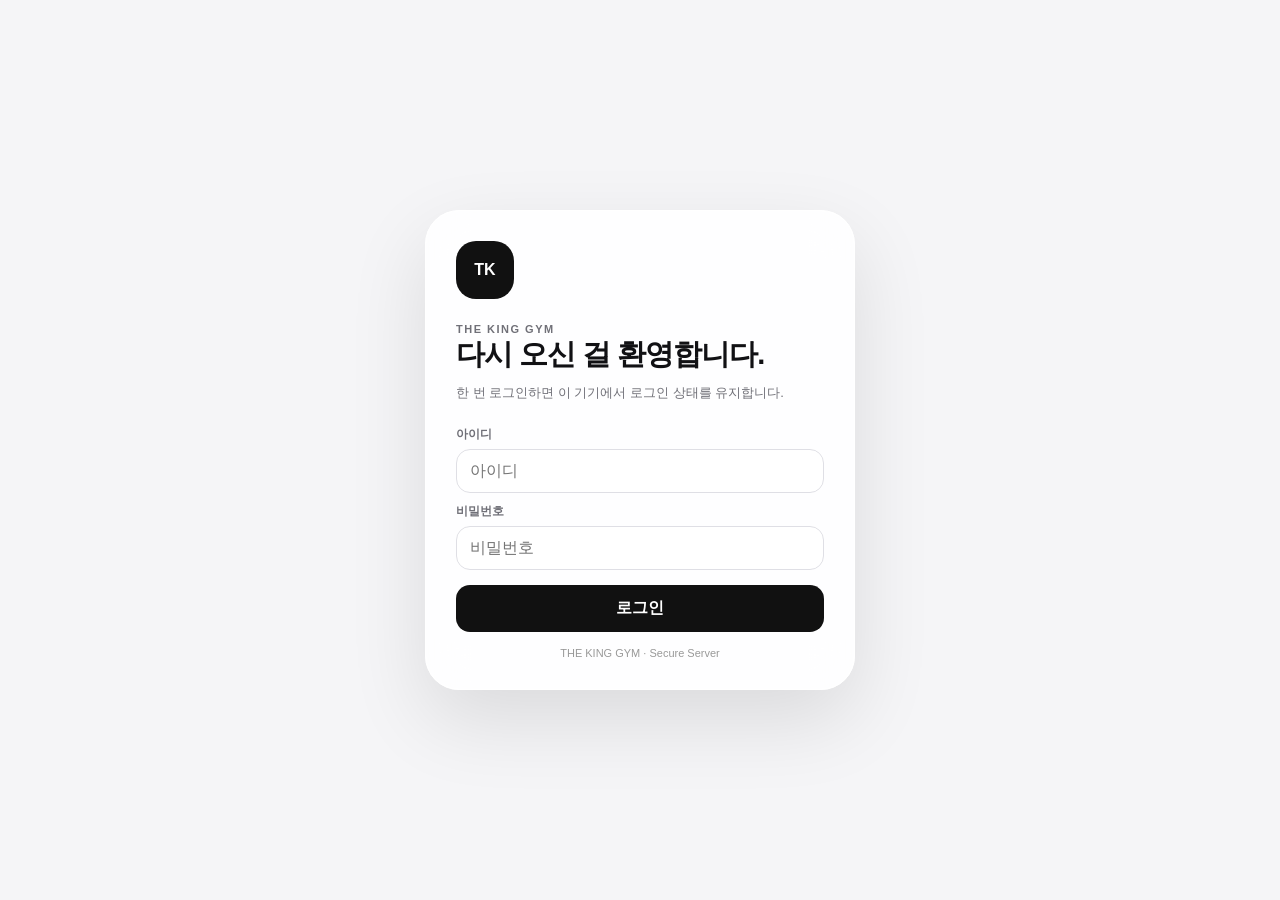
==== theking-gym/index.html @ 58940ad8 "Add THE KING GYM live frontend" ====
<!doctype html>
<html lang="ko">
<head>
<meta charset="utf-8"><meta name="viewport" content="width=device-width,initial-scale=1,viewport-fit=cover,user-scalable=no"><meta name="theme-color" content="#f5f5f7"><meta name="apple-mobile-web-app-capable" content="yes"><meta name="apple-mobile-web-app-status-bar-style" content="default"><meta name="apple-mobile-web-app-title" content="THE KING"><link rel="manifest" href="./manifest.webmanifest"><title>THE KING GYM</title>
<style>
:root{--bg:#f5f5f7;--card:rgba(255,255,255,.88);--ink:#111114;--muted:#707078;--line:#e7e7eb;--blue:#0a84ff;--green:#34c759;--orange:#ff9f0a;--red:#ff453a;--purple:#7c5cff;--shadow:0 14px 44px rgba(21,21,27,.08);--radius:26px}*{box-sizing:border-box}html,body{margin:0;background:var(--bg);color:var(--ink);font-family:-apple-system,BlinkMacSystemFont,"SF Pro Display","Pretendard","Segoe UI",sans-serif;-webkit-tap-highlight-color:transparent}button,input,textarea,select{font:inherit}button{cursor:pointer}body:before{content:"";position:fixed;inset:-20vh -20vw auto;height:55vh;background:radial-gradient(circle at 20% 30%,rgba(10,132,255,.12),transparent 36%),radial-gradient(circle at 80% 15%,rgba(124,92,255,.12),transparent 34%);pointer-events:none;z-index:-1}.hidden{display:none!important}.shell{min-height:100vh;max-width:1500px;margin:0 auto}.top{height:76px;display:flex;align-items:center;justify-content:space-between;padding:0 28px;position:sticky;top:0;background:rgba(245,245,247,.8);backdrop-filter:blur(18px);z-index:20;border-bottom:1px solid rgba(0,0,0,.04)}.brand{display:flex;align-items:center;gap:12px;font-weight:850;letter-spacing:-.7px}.mark{width:35px;height:35px;border-radius:12px;background:linear-gradient(145deg,#111,#35353b);color:#fff;display:grid;place-items:center;font-size:13px;box-shadow:0 8px 20px rgba(0,0,0,.18)}.rolepill{font-size:12px;padding:7px 10px;border-radius:999px;background:#fff;border:1px solid var(--line);color:var(--muted)}.top-actions{display:flex;align-items:center;gap:9px}.iconbtn{border:0;background:#fff;width:40px;height:40px;border-radius:14px;box-shadow:0 5px 18px rgba(0,0,0,.05);position:relative}.dot{position:absolute;width:9px;height:9px;border-radius:50%;background:var(--red);right:7px;top:6px;border:2px solid white}.layout{display:grid;grid-template-columns:230px minmax(0,1fr);gap:26px;padding:24px 28px 48px}.side{position:sticky;top:100px;height:calc(100vh - 120px);display:flex;flex-direction:column;gap:6px}.navbtn{border:0;background:transparent;text-align:left;padding:13px 14px;border-radius:15px;color:#55555d;font-weight:700}.navbtn.active{background:#fff;color:#111;box-shadow:0 7px 22px rgba(0,0,0,.055)}.navbtn small{display:block;color:#a0a0a8;font-weight:500;margin-top:2px}.side-foot{margin-top:auto;padding:16px;border-radius:20px;background:rgba(255,255,255,.62);border:1px solid rgba(255,255,255,.8)}.side-foot b{display:block;font-size:13px}.side-foot span{font-size:12px;color:var(--muted)}.main{min-width:0}.headline{display:flex;justify-content:space-between;align-items:end;margin:10px 0 24px}.headline h1{font-size:34px;line-height:1.05;margin:0;letter-spacing:-1.4px}.headline p{margin:7px 0 0;color:var(--muted);font-size:14px}.date{font-size:13px;color:var(--muted)}.grid{display:grid;gap:14px}.metrics{grid-template-columns:repeat(4,minmax(0,1fr));margin-bottom:16px}.card{background:var(--card);border:1px solid rgba(255,255,255,.75);border-radius:var(--radius);box-shadow:var(--shadow);backdrop-filter:blur(16px);padding:20px}.metric{min-height:122px}.metric label{font-size:12px;color:var(--muted);font-weight:700}.metric strong{display:block;font-size:29px;margin-top:13px;letter-spacing:-1px}.metric small{font-size:12px;color:var(--muted)}.accent{background:linear-gradient(145deg,#19191d,#2c2c33);color:#fff}.accent label,.accent small{color:#a9a9b0}.two{grid-template-columns:1.2fr .8fr}.section-title{display:flex;align-items:center;justify-content:space-between;margin-bottom:13px}.section-title h2{margin:0;font-size:18px;letter-spacing:-.5px}.section-title span{font-size:12px;color:var(--muted)}.list{display:flex;flex-direction:column;gap:9px}.row{display:flex;align-items:center;gap:12px;padding:12px;border-radius:18px;background:#f8f8fa;border:1px solid #efeff2}.avatar{width:42px;height:42px;border-radius:15px;background:linear-gradient(145deg,#e9e9ee,#fff);display:grid;place-items:center;font-weight:800;color:#444}.row-main{min-width:0;flex:1}.row-main b{font-size:14px}.row-main div{font-size:12px;color:var(--muted);margin-top:3px;white-space:nowrap;overflow:hidden;text-overflow:ellipsis}.badge{padding:6px 9px;border-radius:999px;font-size:11px;font-weight:800;background:#ececf0;color:#606069}.badge.green{background:#e9f9ed;color:#248a3d}.badge.orange{background:#fff2dd;color:#b66400}.badge.red{background:#ffe9e7;color:#cc2d25}.badge.blue{background:#e7f2ff;color:#0068d9}.btn{border:0;border-radius:14px;padding:10px 14px;font-weight:800;background:#111;color:#fff}.btn.secondary{background:#fff;color:#222;border:1px solid var(--line)}.btn.blue{background:var(--blue)}.btn.red{background:#fff0ef;color:#d93025}.btn.sm{padding:8px 10px;border-radius:11px;font-size:12px}.field{display:flex;flex-direction:column;gap:6px}.field label{font-size:12px;color:var(--muted);font-weight:700}.field input,.field select,.field textarea{border:1px solid #dfdfe5;background:#fff;border-radius:14px;padding:12px 13px;outline:none;color:#111}.field input:focus,.field select:focus,.field textarea:focus{border-color:#a8cbff;box-shadow:0 0 0 4px rgba(10,132,255,.09)}.formgrid{display:grid;grid-template-columns:repeat(2,minmax(0,1fr));gap:10px}.span2{grid-column:1/-1}.progress{height:8px;background:#ececf0;border-radius:99px;overflow:hidden;margin-top:9px}.progress i{display:block;height:100%;border-radius:99px;background:linear-gradient(90deg,var(--blue),var(--purple))}.schedule-day{font-size:12px;font-weight:800;color:var(--muted);margin:16px 4px 7px}.schedule{display:grid;grid-template-columns:72px 1fr auto;align-items:center;gap:10px;padding:13px 12px;border-radius:18px;background:#fff;border:1px solid var(--line);margin-bottom:8px}.time{font-weight:850}.schedule .who b{font-size:14px}.schedule .who div{font-size:12px;color:var(--muted);margin-top:2px}.actions{display:flex;gap:6px;flex-wrap:wrap;justify-content:flex-end}.notice{padding:13px;border-radius:16px;background:#f7f7f9;border:1px solid var(--line);margin-bottom:8px}.notice.unread{background:#eef6ff;border-color:#d9eaff}.notice b{font-size:13px}.notice p{font-size:12px;color:var(--muted);margin:4px 0 0}.tablewrap{overflow:auto;border-radius:18px;border:1px solid var(--line)}table{width:100%;border-collapse:collapse;background:#fff;font-size:13px}th,td{padding:12px;border-bottom:1px solid #efeff2;text-align:left;white-space:nowrap}th{font-size:11px;color:var(--muted);background:#fafafd;position:sticky;top:0}.empty{padding:36px 10px;text-align:center;color:var(--muted);font-size:13px}.empty b{display:block;color:#333;margin-bottom:5px}.bottom{display:none}.modal{position:fixed;inset:0;background:rgba(0,0,0,.24);backdrop-filter:blur(8px);z-index:80;display:grid;place-items:end center;padding:18px}.sheet{width:min(600px,100%);max-height:86vh;overflow:auto;background:#f8f8fa;border-radius:30px;padding:20px;box-shadow:0 25px 70px rgba(0,0,0,.25)}.sheet h3{margin:0 0 16px;font-size:22px}.sheethead{display:flex;justify-content:space-between;align-items:center}.close{border:0;background:#e9e9ed;width:34px;height:34px;border-radius:50%}.login{min-height:100vh;display:grid;place-items:center;padding:24px}.loginbox{width:min(430px,100%);padding:30px;background:rgba(255,255,255,.9);border:1px solid white;border-radius:34px;box-shadow:0 30px 80px rgba(0,0,0,.11);backdrop-filter:blur(22px)}.loginbox .logo{width:58px;height:58px;border-radius:20px;background:#111;color:#fff;display:grid;place-items:center;font-weight:900;margin-bottom:24px}.loginbox h1{font-size:29px;margin:0;letter-spacing:-1px}.loginbox p{color:var(--muted);font-size:13px;line-height:1.6;margin:8px 0 22px}.loginbox .field{margin-bottom:10px}.loginbox .btn{width:100%;padding:13px;margin-top:5px}.hint{margin-top:15px;font-size:11px;color:#999;text-align:center}.toast{position:fixed;left:50%;bottom:92px;transform:translate(-50%,20px);padding:11px 15px;background:rgba(20,20,24,.92);color:#fff;border-radius:14px;font-size:12px;z-index:200;opacity:0;pointer-events:none;transition:.25s}.toast.show{opacity:1;transform:translate(-50%,0)}.kicker{font-size:11px;text-transform:uppercase;letter-spacing:1.5px;color:var(--muted);font-weight:900}.big{font-size:40px;font-weight:900;letter-spacing:-2px;margin:4px 0}.soft{color:var(--muted);font-size:12px}.split{display:flex;align-items:center;justify-content:space-between;gap:10px}.ring{width:96px;height:96px;border-radius:50%;display:grid;place-items:center;background:conic-gradient(var(--blue) var(--p,65%),#e8e8ed 0);position:relative}.ring:after{content:"";position:absolute;inset:10px;border-radius:50%;background:#fff}.ring span{z-index:1;font-weight:900}
@media(max-width:900px){.top{height:65px;padding:0 18px}.layout{display:block;padding:16px 14px 96px}.side{display:none}.headline{margin:8px 2px 18px}.headline h1{font-size:28px}.metrics{grid-template-columns:repeat(2,minmax(0,1fr))}.two{grid-template-columns:1fr}.card{border-radius:23px;padding:16px}.metric{min-height:110px}.metric strong{font-size:26px}.bottom{display:flex;position:fixed;left:10px;right:10px;bottom:calc(9px + env(safe-area-inset-bottom));z-index:40;background:rgba(250,250,252,.9);backdrop-filter:blur(22px);border:1px solid rgba(255,255,255,.85);box-shadow:0 15px 45px rgba(0,0,0,.15);border-radius:24px;padding:7px;justify-content:space-around}.bottom button{border:0;background:transparent;color:#85858d;font-size:10px;font-weight:700;min-width:58px;padding:7px 4px;border-radius:16px}.bottom button i{display:block;font-style:normal;font-size:19px;margin-bottom:3px}.bottom button.active{background:#fff;color:#111;box-shadow:0 4px 15px rgba(0,0,0,.07)}.formgrid{grid-template-columns:1fr}.span2{grid-column:auto}.schedule{grid-template-columns:58px 1fr}.schedule .actions{grid-column:1/-1;justify-content:flex-start;padding-left:68px}.top .rolepill{display:none}.top-actions .usertext{display:none}.sheet{border-radius:28px 28px 20px 20px}.tablewrap{margin-left:-2px;margin-right:-2px}}
</style></head>
<body>
<div id="login" class="login"><div class="loginbox"><div class="logo">TK</div><div class="kicker">THE KING GYM</div><h1 id="loginTitle">다시 오신 걸 환영합니다.</h1><p id="loginDesc">한 번 로그인하면 이 기기에서 로그인 상태를 유지합니다.</p><div class="field"><label>아이디</label><input id="loginId" autocomplete="username" placeholder="아이디"></div><div class="field"><label>비밀번호</label><input id="loginPw" type="password" autocomplete="current-password" placeholder="비밀번호"></div><div class="field setupOnly hidden"><label>관리자 이름</label><input id="setupName" placeholder="예: 더킹짐 관리자"></div><button class="btn" id="loginBtn" onclick="doLogin()">로그인</button><div class="hint">THE KING GYM · Secure Server</div></div></div>
<div id="app" class="shell hidden"><header class="top"><div class="brand"><div class="mark">TK</div><span>THE KING GYM</span><span class="rolepill" id="rolePill"></span></div><div class="top-actions"><span class="usertext" id="userText" style="font-size:12px;color:#777"></span><button class="iconbtn" onclick="openNotifications()">♢<span id="notifyDot" class="dot hidden"></span></button><button class="iconbtn" onclick="openProfile()">•••</button></div></header><div class="layout"><aside class="side" id="sideNav"></aside><main class="main" id="main"></main></div><nav class="bottom" id="bottomNav"></nav></div>
<div class="toast" id="toast"></div><div class="modal hidden" id="modal" onclick="if(event.target===this)closeModal()"><div class="sheet"><div class="sheethead"><h3 id="modalTitle"></h3><button class="close" onclick="closeModal()">×</button></div><div id="modalBody"></div></div></div>
<script>
const API='https://wjzadmeshuxgsidjlgui.supabase.co/functions/v1/theking-gym';let TOKEN=localStorage.getItem('tk_session')||'',DATA=null,ACTIVE='home',SETUP=false;const $=id=>document.getElementById(id);const won=n=>Number(n||0).toLocaleString('ko-KR')+'원';const day=s=>new Date(s).toLocaleDateString('ko-KR',{month:'long',day:'numeric',weekday:'short'});const hm=s=>new Date(s).toLocaleTimeString('ko-KR',{hour:'2-digit',minute:'2-digit'});function esc(s){return String(s??'').replace(/[&<>"']/g,m=>({'&':'&amp;','<':'&lt;','>':'&gt;','"':'&quot;',"'":'&#39;'}[m]))}async function api(action,payload={}){const r=await fetch(API,{method:'POST',headers:{'content-type':'application/json','x-session':TOKEN},body:JSON.stringify({action,...payload})});const j=await r.json().catch(()=>({error:'서버 응답 오류'}));if(!r.ok){if(j.code==='UNAUTH')logoutLocal();throw new Error(j.error||'오류가 발생했습니다.')}return j}function toast(s){const t=$('toast');t.textContent=s;t.classList.add('show');setTimeout(()=>t.classList.remove('show'),2300)}function openModal(title,html){$('modalTitle').textContent=title;$('modalBody').innerHTML=html;$('modal').classList.remove('hidden')}function closeModal(){$('modal').classList.add('hidden')}
async function boot(){try{const st=await api('setup_status');SETUP=st.needs_setup;if(SETUP){$('loginTitle').textContent='더킹짐을 시작해볼까요?';$('loginDesc').textContent='최초 관리자 계정을 한 번만 생성하면 됩니다.';document.querySelector('.setupOnly').classList.remove('hidden');$('loginBtn').textContent='관리자 계정 만들기'}if(TOKEN&&!SETUP){await load();showApp()}else $('login').classList.remove('hidden')}catch(e){toast(e.message)}}async function doLogin(){try{const username=$('loginId').value.trim(),password=$('loginPw').value;if(SETUP){await api('setup_admin',{username,password,display_name:$('setupName').value.trim()||'더킹짐 관리자'});SETUP=false;document.querySelector('.setupOnly').classList.add('hidden');$('loginTitle').textContent='관리자 계정이 생성됐어요.';$('loginDesc').textContent='지금 만든 계정으로 로그인해주세요.';$('loginBtn').textContent='로그인';toast('관리자 설정 완료');return}const r=await api('login',{username,password});TOKEN=r.token;localStorage.setItem('tk_session',TOKEN);await load();showApp()}catch(e){toast(e.message)}}async function load(){DATA=await api('snapshot');renderNav();render()}function showApp(){$('login').classList.add('hidden');$('app').classList.remove('hidden');$('rolePill').textContent=roleName(DATA.user.role);$('userText').textContent=DATA.user.display_name;updateNotify()}function roleName(r){return r==='admin'?'관리자':r==='trainer'?'트레이너':'회원'}
function tabs(){if(DATA.user.role==='admin')return[['home','⌂','운영'],['schedule','◷','스케줄'],['people','◎','회원'],['salary','₩','급여'],['approval','✓','승인']];if(DATA.user.role==='trainer')return[['home','⌂','오늘'],['schedule','◷','스케줄'],['people','◎','회원'],['notes','▤','일지'],['salary','₩','MY']];return[['home','⌂','홈'],['schedule','◷','스케줄'],['notes','▤','수업'],['qna','?','Q&A'],['my','◎','MY']]}function renderNav(){const ts=tabs();$('sideNav').innerHTML=ts.map(t=>'<button class="navbtn '+(ACTIVE===t[0]?'active':'')+'" onclick="go(\\''+t[0]+'\\')">'+t[1]+' &nbsp;'+t[2]+'<small>'+navSub(t[0])+'</small></button>').join('')+'<div class="side-foot"><b>'+esc(DATA.user.display_name)+'</b><span>'+roleName(DATA.user.role)+' · 서버 동기화</span></div>';$('bottomNav').innerHTML=ts.map(t=>'<button class="'+(ACTIVE===t[0]?'active':'')+'" onclick="go(\\''+t[0]+'\\')"><i>'+t[1]+'</i>'+t[2]+'</button>').join('')}function navSub(k){return({home:'오늘 필요한 것만',schedule:'예약·완료·취소',people:'담당회원 관리',salary:'수업수·예상급여',approval:'수정요청 관리',notes:'수업내용 공유',qna:'수업별 질문',my:'내 이용현황'})[k]||''}function go(k){ACTIVE=k;renderNav();render();scrollTo({top:0,behavior:'smooth'})}
function headline(title,sub){return'<div class="headline"><div><h1>'+title+'</h1><p>'+sub+'</p></div><div class="date">'+new Date().toLocaleDateString('ko-KR',{year:'numeric',month:'long',day:'numeric',weekday:'short'})+'</div></div>'}function updateNotify(){const n=(DATA.notifications||[]).filter(x=>!x.read_at).length;$('notifyDot').classList.toggle('hidden',!n)}function remaining(m){return Number(m.total_sessions)-Number(m.used_sessions)-Number(m.locked_sessions)}function memberName(id){return DATA.members.find(x=>x.id===id)?.name||'회원'}function trainerName(id){return DATA.trainers.find(x=>x.id===id)?.name||'트레이너'}function statusBadge(s){const map={scheduled:['예정','blue'],completed:['완료','green'],cancelled:['취소',''],cancelled_late:['당일취소','orange'],no_show:['노쇼','red']};const a=map[s]||[s,''];return'<span class="badge '+a[1]+'">'+a[0]+'</span>'}function render(){if(!DATA)return;if(ACTIVE==='home')return renderHome();if(ACTIVE==='schedule')return renderSchedule();if(ACTIVE==='people')return renderPeople();if(ACTIVE==='salary')return renderSalary();if(ACTIVE==='approval')return renderApproval();if(ACTIVE==='notes')return renderNotes();if(ACTIVE==='qna')return renderQna();if(ACTIVE==='my')return renderMemberMy()}function todaySchedules(){const now=new Date();return DATA.schedules.filter(s=>new Date(s.start_at).toDateString()===now.toDateString())}function upcoming(){return DATA.schedules.filter(s=>s.status==='scheduled'&&new Date(s.start_at)>new Date()).slice(0,8)}
function renderHome(){const r=DATA.user.role;if(r==='admin'){const today=todaySchedules(),low=DATA.members.filter(m=>remaining(m)<=3).length,pending=DATA.change_requests.filter(x=>x.status==='pending').length,unread=DATA.notifications.filter(x=>!x.read_at).length;$('main').innerHTML=headline('센터가 한눈에 보여요.','스케줄·회원·승인·급여를 같은 데이터로 관리합니다.')+'<div class="grid metrics"><div class="card metric accent"><label>오늘 PT</label><strong>'+today.length+'건</strong><small>전체 트레이너</small></div><div class="card metric"><label>잔여 3회 이하</label><strong>'+low+'명</strong><small>재등록 확인 필요</small></div><div class="card metric"><label>수정 승인 대기</label><strong>'+pending+'건</strong><small>트레이너 요청</small></div><div class="card metric"><label>읽지 않은 알림</label><strong>'+unread+'개</strong><small>운영 알림</small></div></div><div class="grid two"><div class="card"><div class="section-title"><h2>오늘 스케줄</h2><span onclick="go(\\'schedule\\')" style="cursor:pointer">전체보기 ›</span></div>'+scheduleList(today)+'</div><div class="card"><div class="section-title"><h2>트레이너 현황</h2><span>이번 달</span></div>'+salaryMini()+'</div></div>'}else if(r==='trainer'){const sal=DATA.salary[0]||{},today=todaySchedules(),low=DATA.members.filter(m=>remaining(m)<=3).length;$('main').innerHTML=headline(DATA.user.display_name+'님, 오늘도 깔끔하게.','수업 처리와 회원 기록에만 집중하세요.')+'<div class="grid metrics"><div class="card metric accent"><label>오늘 수업</label><strong>'+today.length+'건</strong><small>예정 포함</small></div><div class="card metric"><label>이번달 인정수업</label><strong>'+(sal.paid_sessions||0)+'회</strong><small>급여 계산 기준</small></div><div class="card metric"><label>담당회원</label><strong>'+DATA.members.length+'명</strong><small>잔여 3회 이하 '+low+'명</small></div><div class="card metric"><label>예상급여</label><strong style="font-size:23px">'+won(sal.estimated_salary||0)+'</strong><small>현재 설정 기준</small></div></div><div class="grid two"><div class="card"><div class="section-title"><h2>오늘 PT</h2><span>완료하면 회차가 확정됩니다</span></div>'+scheduleList(today,true)+'</div><div class="card"><div class="section-title"><h2>재등록 체크</h2><span>잔여 3회 이하</span></div>'+memberMini(DATA.members.filter(m=>remaining(m)<=3))+'</div></div>'}else{const m=DATA.members[0];const next=upcoming()[0];const rem=m?remaining(m):0;const p=m&&m.total_sessions?Math.round((m.used_sessions/m.total_sessions)*100):0;$('main').innerHTML=headline(DATA.user.display_name+'님의 PT','예약과 수업기록을 한 곳에서 확인하세요.')+'<div class="grid two"><div class="card accent"><div class="kicker" style="color:#aaa">NEXT SESSION</div><div class="big">'+(next?hm(next.start_at):'—')+'</div><div style="font-weight:800">'+(next?day(next.start_at):'예약된 수업이 없습니다')+'</div><div class="soft" style="margin-top:6px">'+(next?trainerName(next.trainer_id)+' · '+esc(next.title||'PT'):'트레이너와 일정을 잡아보세요')+'</div>'+(next?memberCancelButton(next):'')+'</div><div class="card"><div class="split"><div><div class="kicker">PT BALANCE</div><div class="big">'+rem+'회</div><div class="soft">사용 '+m.used_sessions+' · 예약 '+m.locked_sessions+' · 총 '+m.total_sessions+'</div></div><div class="ring" style="--p:'+p+'%"><span>'+p+'%</span></div></div></div></div><div class="card" style="margin-top:14px"><div class="section-title"><h2>다가오는 수업</h2><span onclick="go(\\'schedule\\')" style="cursor:pointer">전체보기 ›</span></div>'+scheduleList(upcoming().slice(0,4))+'</div>'}}
function memberMini(arr){if(!arr.length)return'<div class="empty"><b>여유 있어요</b>잔여 3회 이하 회원이 없습니다.</div>';return'<div class="list">'+arr.map(m=>'<div class="row"><div class="avatar">'+esc(m.name[0])+'</div><div class="row-main"><b>'+esc(m.name)+'</b><div>사용 '+m.used_sessions+' · 예약 '+m.locked_sessions+' · 총 '+m.total_sessions+'</div></div><span class="badge '+(remaining(m)<=1?'red':'orange')+'">'+remaining(m)+'회</span></div>').join('')+'</div>'}function salaryMini(){if(!DATA.salary.length)return'<div class="empty">급여 데이터가 없습니다.</div>';return'<div class="list">'+DATA.salary.map(s=>'<div class="row"><div class="avatar">'+esc(s.name[0])+'</div><div class="row-main"><b>'+esc(s.name)+'</b><div>매출 '+won(s.sales)+' · '+s.paid_sessions+'회</div></div><b style="font-size:13px">'+won(s.estimated_salary)+'</b></div>').join('')+'</div>'}
function scheduleList(arr,trainerActions=false){if(!arr.length)return'<div class="empty"><b>일정이 없습니다.</b>여유로운 하루예요.</div>';return arr.map(s=>'<div class="schedule"><div class="time">'+hm(s.start_at)+'</div><div class="who"><b>'+esc(memberName(s.member_id))+'</b><div>'+esc(trainerName(s.trainer_id))+' · '+esc(s.title||'PT')+'</div></div><div class="actions">'+statusBadge(s.status)+(trainerActions&&s.status==='scheduled'?'<button class="btn sm blue" onclick="complete(\\''+s.id+'\\')">완료</button><button class="btn sm secondary" onclick="noteModal(\\''+s.id+'\\')">일지</button><button class="btn sm red" onclick="noshowModal(\\''+s.id+'\\')">노쇼</button>':'')+'</div></div>').join('')}
function renderSchedule(){const canEdit=DATA.user.role!=='member';$('main').innerHTML=headline('스케줄','예약 시 1회가 예약잠금되고, 수업완료 시 사용횟수로 확정됩니다.')+(canEdit?'<div class="card" style="margin-bottom:14px"><div class="section-title"><h2>새 PT 예약</h2><span>담당회원 기준</span></div><div class="formgrid"><div class="field"><label>회원</label><select id="scMember">'+DATA.members.map(m=>'<option value="'+m.id+'">'+esc(m.name)+' · 잔여 '+remaining(m)+'회</option>').join('')+'</select></div><div class="field"><label>일시</label><input id="scStart" type="datetime-local"></div><div class="field span2"><label>메모/수업명</label><input id="scTitle" placeholder="예: 하체 · 스쿼트 중심"></div><div class="span2"><button class="btn blue" onclick="createSchedule()">예약 등록</button></div></div></div>':'')+'<div class="card"><div class="section-title"><h2>전체 일정</h2><span>'+DATA.schedules.length+'건</span></div>'+groupSchedules(DATA.schedules)+'</div>'}function groupSchedules(arr){if(!arr.length)return'<div class="empty">등록된 일정이 없습니다.</div>';const groups={};arr.forEach(s=>{const k=day(s.start_at);(groups[k]??=[]).push(s)});return Object.entries(groups).map(([k,v])=>'<div class="schedule-day">'+k+'</div>'+scheduleList(v,DATA.user.role==='trainer')).join('')}async function createSchedule(){try{await api('create_schedule',{member_id:$('scMember').value,start_at:$('scStart').value,title:$('scTitle').value});toast('예약이 등록됐어요');await load();render()}catch(e){toast(e.message)}}async function complete(id){try{await api('complete_schedule',{id});toast('수업 완료 · 1회 사용 확정');await load();render()}catch(e){toast(e.message)}}function noshowModal(id){openModal('노쇼 처리','<p class="soft">노쇼를 PT 1회 차감할까요?</p><div class="split"><button class="btn secondary" onclick="noshow(\\''+id+'\\',false)">미차감</button><button class="btn red" onclick="noshow(\\''+id+'\\',true)">1회 차감</button></div>')}async function noshow(id,charge){try{await api('noshow_schedule',{id,charge});closeModal();toast(charge?'노쇼 · 1회 차감':'노쇼 · 미차감');await load();render()}catch(e){toast(e.message)}}function memberCancelButton(s){const h=(new Date(s.start_at)-new Date())/3600000;return h>=24?'<button class="btn secondary" style="margin-top:16px" onclick="cancelMember(\\''+s.id+'\\')">수업 취소</button>':'<div class="badge orange" style="display:inline-block;margin-top:16px">24시간 이내 · 직접취소 불가</div>'}async function cancelMember(id){if(!confirm('이 수업을 취소할까요? 예약된 1회는 자동 복구됩니다.'))return;try{await api('cancel_schedule',{id});toast('취소 완료 · 트레이너에게 알림 전송');await load();render()}catch(e){toast(e.message)}}
function renderPeople(){$('main').innerHTML=headline(DATA.user.role==='admin'?'회원 · 트레이너':'내 회원','횟수는 단순하게, 변경은 기록이 남도록 관리합니다.')+(DATA.user.role==='admin'?'<div class="grid two"><div class="card"><div class="section-title"><h2>트레이너 추가</h2><span>계정 동시 생성</span></div>'+trainerForm()+'</div><div class="card"><div class="section-title"><h2>회원 추가</h2><span>PT횟수 설정</span></div>'+memberForm()+'</div></div>':'')+'<div class="card" style="margin-top:14px"><div class="section-title"><h2>회원</h2><span>'+DATA.members.length+'명</span></div>'+memberTable()+'</div>'}function trainerForm(){return'<div class="formgrid"><div class="field"><label>이름</label><input id="trName"></div><div class="field"><label>기본급</label><input id="trBasic" type="number"></div><div class="field"><label>아이디</label><input id="trId"></div><div class="field"><label>초기 비밀번호</label><input id="trPw" type="password"></div><div class="span2"><button class="btn" onclick="addTrainer()">트레이너 추가</button></div></div>'}function memberForm(){return'<div class="formgrid"><div class="field"><label>이름</label><input id="mbName"></div><div class="field"><label>담당 트레이너</label><select id="mbTrainer">'+DATA.trainers.map(t=>'<option value="'+t.id+'">'+esc(t.name)+'</option>').join('')+'</select></div><div class="field"><label>총 PT횟수</label><input id="mbTotal" type="number" value="20"></div><div class="field"><label>아이디</label><input id="mbId"></div><div class="field"><label>초기 비밀번호</label><input id="mbPw" type="password"></div><div><button class="btn" style="margin-top:22px" onclick="addMember()">회원 추가</button></div></div>'}async function addTrainer(){try{await api('add_trainer',{name:$('trName').value,basic_salary:$('trBasic').value,username:$('trId').value,password:$('trPw').value});toast('트레이너와 계정이 생성됐어요');await load();render()}catch(e){toast(e.message)}}async function addMember(){try{await api('add_member',{name:$('mbName').value,trainer_id:$('mbTrainer').value,total_sessions:$('mbTotal').value,username:$('mbId').value,password:$('mbPw').value});toast('회원과 계정이 생성됐어요');await load();render()}catch(e){toast(e.message)}}function memberTable(){if(!DATA.members.length)return'<div class="empty">회원이 없습니다.</div>';return'<div class="tablewrap"><table><thead><tr><th>회원</th><th>트레이너</th><th>총</th><th>사용</th><th>예약</th><th>남음</th><th>관리</th></tr></thead><tbody>'+DATA.members.map(m=>'<tr><td><b>'+esc(m.name)+'</b></td><td>'+esc(trainerName(m.trainer_id))+'</td><td>'+m.total_sessions+'</td><td>'+m.used_sessions+'</td><td>'+m.locked_sessions+'</td><td><span class="badge '+(remaining(m)<=3?'orange':'green')+'">'+remaining(m)+'회</span></td><td>'+(DATA.user.role==='trainer'?'<button class="btn sm secondary" onclick="changeReq(\\''+m.id+'\\',\\'name\\')">이름수정</button> <button class="btn sm secondary" onclick="changeReq(\\''+m.id+'\\',\\'total_sessions\\')">횟수수정</button>':'')+'</td></tr>').join('')+'</tbody></table></div>'}
function changeReq(id,field){const m=DATA.members.find(x=>x.id===id);openModal('수정 요청','<div class="field"><label>현재값</label><input value="'+esc(m[field])+'" disabled></div><div class="field" style="margin-top:10px"><label>변경값</label><input id="crValue"></div><div class="field" style="margin-top:10px"><label>사유</label><input id="crReason" placeholder="선택사항"></div><button class="btn blue" style="margin-top:14px;width:100%" onclick="submitChange(\\''+id+'\\',\\''+field+'\\')">관리자에게 요청</button>')}async function submitChange(id,field){try{await api('request_change',{member_id:id,field_name:field,new_value:$('crValue').value,reason:$('crReason').value});closeModal();toast('수정요청을 보냈어요');await load();render()}catch(e){toast(e.message)}}
function renderSalary(){const isAdmin=DATA.user.role==='admin';$('main').innerHTML=headline(isAdmin?'급여 관리':'내 급여','같은 계산식을 센터와 트레이너가 함께 확인합니다.')+'<div class="grid metrics">'+DATA.salary.map(s=>'<div class="card metric '+(!isAdmin?'accent':'')+'"><label>'+esc(s.name)+' 예상급여</label><strong style="font-size:24px">'+won(s.estimated_salary)+'</strong><small>기본 '+won(s.basic_salary)+' · '+s.paid_sessions+'회 × '+won(s.per_session_fee)+'</small></div>').join('')+'</div>'+(isAdmin?'<div class="grid two"><div class="card"><div class="section-title"><h2>트레이너별 월 설정</h2><span>기본급 · 매출 · 인센티브</span></div>'+salaryAdminRows()+'</div><div class="card"><div class="section-title"><h2>매출구간별 회당 수업료</h2><span>관리자 설정</span></div>'+salaryRules()+'</div></div>':salaryDetail(DATA.salary[0]))}function salaryDetail(s){if(!s)return'';return'<div class="card"><div class="section-title"><h2>산출 근거</h2><span>'+s.month.slice(0,7)+'</span></div><div class="list"><div class="row"><div class="row-main"><b>기본급</b></div><b>'+won(s.basic_salary)+'</b></div><div class="row"><div class="row-main"><b>급여 인정 수업</b><div>'+s.paid_sessions+'회 × '+won(s.per_session_fee)+'</div></div><b>'+won(s.paid_sessions*s.per_session_fee)+'</b></div><div class="row"><div class="row-main"><b>인센티브</b><div>정액 + 매출비율</div></div><b>'+won(s.incentive_total)+'</b></div></div></div>'}function salaryAdminRows(){return'<div class="list">'+DATA.salary.map(s=>'<div class="row"><div class="row-main"><b>'+esc(s.name)+'</b><div>매출 '+won(s.sales)+' · 인정 '+s.paid_sessions+'회 · 회당 '+won(s.per_session_fee)+'</div></div><button class="btn sm secondary" onclick="salaryModal(\\''+s.trainer_id+'\\')">설정</button></div>').join('')+'</div>'}function salaryModal(id){const s=DATA.salary.find(x=>x.trainer_id===id);openModal(s.name+' 급여 설정','<div class="formgrid"><div class="field"><label>기본급</label><input id="saBasic" type="number" value="'+s.basic_salary+'"></div><div class="field"><label>이번달 매출</label><input id="saSales" type="number" value="'+s.sales+'"></div><div class="field"><label>정액 인센티브</label><input id="saAmt" type="number" value="'+s.incentive_amount+'"></div><div class="field"><label>매출 인센티브 %</label><input id="saPct" type="number" step="0.1" value="'+s.incentive_percent+'"></div></div><button class="btn blue" style="width:100%;margin-top:14px" onclick="saveSalary(\\''+id+'\\')">적용</button>')}async function saveSalary(id){try{await api('set_salary',{trainer_id:id,month:new Date().toISOString().slice(0,7)+'-01',basic_salary:$('saBasic').value,sales:$('saSales').value,incentive_amount:$('saAmt').value,incentive_percent:$('saPct').value});closeModal();toast('급여 설정이 반영됐어요');await load();render()}catch(e){toast(e.message)}}function salaryRules(){return'<div class="list">'+DATA.salary_rules.map(r=>'<div class="row"><div class="row-main"><b>'+Number(r.min_sales).toLocaleString()+' ~ '+(r.max_sales==null?'이상':Number(r.max_sales).toLocaleString())+'</b><div>매출구간</div></div><b>'+won(r.per_session_fee)+'/회</b></div>').join('')+'</div><button class="btn secondary" style="width:100%;margin-top:12px" onclick="rulesModal()">급여표 수정</button>'}function rulesModal(){const txt=DATA.salary_rules.map(r=>r.min_sales+','+(r.max_sales??'')+','+r.per_session_fee).join('\\n');openModal('급여구간 수정','<p class="soft">한 줄에 최소매출, 최대매출, 회당수업료 순서로 입력하세요.</p><div class="field"><textarea id="rulesText" rows="8">'+txt+'</textarea></div><button class="btn blue" style="width:100%;margin-top:12px" onclick="saveRules()">적용</button>')}async function saveRules(){try{const rules=$('rulesText').value.split('\\n').filter(Boolean).map(l=>{const[a,b,c]=l.split(',');return{min_sales:a,max_sales:b===''?null:b,per_session_fee:c}});await api('set_salary_rules',{rules});closeModal();toast('급여표가 변경됐어요');await load();render()}catch(e){toast(e.message)}}
function renderApproval(){$('main').innerHTML=headline('수정 승인','트레이너 수정은 관리자 승인 후 반영되고 기록이 남습니다.')+'<div class="card"><div class="section-title"><h2>수정요청</h2><span>'+DATA.change_requests.filter(x=>x.status==='pending').length+'건 대기</span></div>'+approvalList()+'</div>'}function approvalList(){if(!DATA.change_requests.length)return'<div class="empty">수정요청이 없습니다.</div>';return'<div class="list">'+DATA.change_requests.map(c=>'<div class="row"><div class="row-main"><b>'+esc(memberName(c.target_id))+' · '+esc(c.field_name)+'</b><div>'+esc(c.old_value)+' → '+esc(c.new_value)+' · '+new Date(c.created_at).toLocaleString('ko-KR')+'</div></div><span class="badge '+(c.status==='approved'?'green':c.status==='rejected'?'red':'orange')+'">'+c.status+'</span>'+(c.status==='pending'?'<button class="btn sm secondary" onclick="reviewChange(\\''+c.id+'\\',false)">반려</button><button class="btn sm blue" onclick="reviewChange(\\''+c.id+'\\',true)">승인</button>':'')+'</div>').join('')+'</div>'}async function reviewChange(id,approve){try{await api('review_change',{id,approve});toast(approve?'승인 완료':'반려 완료');await load();render()}catch(e){toast(e.message)}}
function renderNotes(){const eligible=DATA.schedules.filter(s=>s.status==='completed'||s.status==='scheduled').slice().reverse();$('main').innerHTML=headline(DATA.user.role==='member'?'수업내용':'수업일지','수업별 운동내용을 회원과 공유합니다.')+'<div class="card"><div class="section-title"><h2>수업 기록</h2><span>'+DATA.notes.length+'개 공유</span></div>'+eligible.map(s=>{const n=DATA.notes.find(x=>x.schedule_id===s.id);return'<div class="notice"><b>'+day(s.start_at)+' · '+esc(memberName(s.member_id))+'</b><p>'+(n?esc(n.content):'아직 작성된 수업일지가 없습니다.')+'</p>'+(DATA.user.role!=='member'?'<button class="btn sm secondary" style="margin-top:8px" onclick="noteModal(\\''+s.id+'\\')">'+(n?'수정':'작성')+'</button>':'')+'</div>'}).join('')+'</div>'}function noteModal(id){const n=DATA.notes.find(x=>x.schedule_id===id);openModal('수업일지','<div class="field"><label>회원에게 공유할 운동내용</label><textarea id="noteText" rows="8" placeholder="운동 / 중량 / 횟수 / 다음 수업 포인트">'+esc(n?.content||'')+'</textarea></div><button class="btn blue" style="width:100%;margin-top:12px" onclick="saveNote(\\''+id+'\\')">저장하고 공유</button>')}async function saveNote(id){try{await api('save_note',{schedule_id:id,content:$('noteText').value});closeModal();toast('회원에게 공유됐어요');await load();render()}catch(e){toast(e.message)}}
function renderQna(){const schedules=DATA.schedules.slice().reverse();$('main').innerHTML=headline('수업 Q&A','궁금한 내용은 해당 수업에 이어서 남겨보세요.')+'<div class="card">'+schedules.map(s=>{const qs=DATA.qna.filter(q=>q.schedule_id===s.id);return'<div class="notice"><b>'+day(s.start_at)+' · '+esc(s.title||'PT')+'</b>'+qs.map(q=>'<p><b>Q.</b> '+esc(q.question)+(q.answer?'<br><b>A.</b> '+esc(q.answer):'<br><span class="badge orange">답변 대기</span>')+'</p>').join('')+'<button class="btn sm secondary" style="margin-top:8px" onclick="askModal(\\''+s.id+'\\')">질문 추가</button></div>'}).join('')+'</div>'}function askModal(id){openModal('수업 Q&A','<div class="field"><label>트레이너에게 질문</label><textarea id="qText" rows="5" placeholder="예: 스쿼트할 때 무릎 방향을 다시 알려주세요."></textarea></div><button class="btn blue" style="width:100%;margin-top:12px" onclick="sendQuestion(\\''+id+'\\')">질문 보내기</button>')}async function sendQuestion(id){try{await api('ask_question',{schedule_id:id,question:$('qText').value});closeModal();toast('질문을 보냈어요');await load();render()}catch(e){toast(e.message)}}
function renderMemberMy(){const m=DATA.members[0];$('main').innerHTML=headline('내 정보','필요한 정보만 간단하게 보여줍니다.')+'<div class="grid two"><div class="card"><div class="kicker">PT SUMMARY</div><div class="big">'+remaining(m)+'회</div><div class="list"><div class="row"><div class="row-main"><b>총 등록</b></div><b>'+m.total_sessions+'회</b></div><div class="row"><div class="row-main"><b>사용 완료</b></div><b>'+m.used_sessions+'회</b></div><div class="row"><div class="row-main"><b>예약 잠금</b></div><b>'+m.locked_sessions+'회</b></div></div></div><div class="card"><div class="section-title"><h2>담당 트레이너</h2></div><div class="row"><div class="avatar">'+esc(trainerName(m.trainer_id)[0])+'</div><div class="row-main"><b>'+esc(trainerName(m.trainer_id))+'</b><div>THE KING GYM Trainer</div></div></div></div></div>'}
function openNotifications(){openModal('알림','<div class="list">'+(DATA.notifications.length?DATA.notifications.map(n=>'<div class="notice '+(!n.read_at?'unread':'')+'" onclick="markN(\\''+n.id+'\\')"><b>'+esc(n.title)+'</b><p>'+esc(n.body||'')+' · '+new Date(n.created_at).toLocaleString('ko-KR')+'</p></div>').join(''):'<div class="empty">새 알림이 없습니다.</div>')+'</div>')}async function markN(id){try{await api('mark_notification',{id});await load();updateNotify();openNotifications()}catch(e){}}function openProfile(){openModal('계정','<div class="row"><div class="avatar">'+esc(DATA.user.display_name[0])+'</div><div class="row-main"><b>'+esc(DATA.user.display_name)+'</b><div>'+roleName(DATA.user.role)+'</div></div></div><div class="field" style="margin-top:15px"><label>새 비밀번호</label><input id="newPw" type="password" placeholder="6자 이상"></div><button class="btn secondary" style="width:100%;margin-top:10px" onclick="changePw()">비밀번호 변경</button><button class="btn red" style="width:100%;margin-top:10px" onclick="logout()">로그아웃</button>')}async function changePw(){try{await api('change_password',{password:$('newPw').value});closeModal();toast('비밀번호가 변경됐어요')}catch(e){toast(e.message)}}async function logout(){try{await api('logout')}catch{}logoutLocal()}function logoutLocal(){localStorage.removeItem('tk_session');TOKEN='';location.reload()}boot();if('serviceWorker'in navigator)window.addEventListener('load',()=>navigator.serviceWorker.register('./sw.js').catch(()=>{}));
</script></body></html>
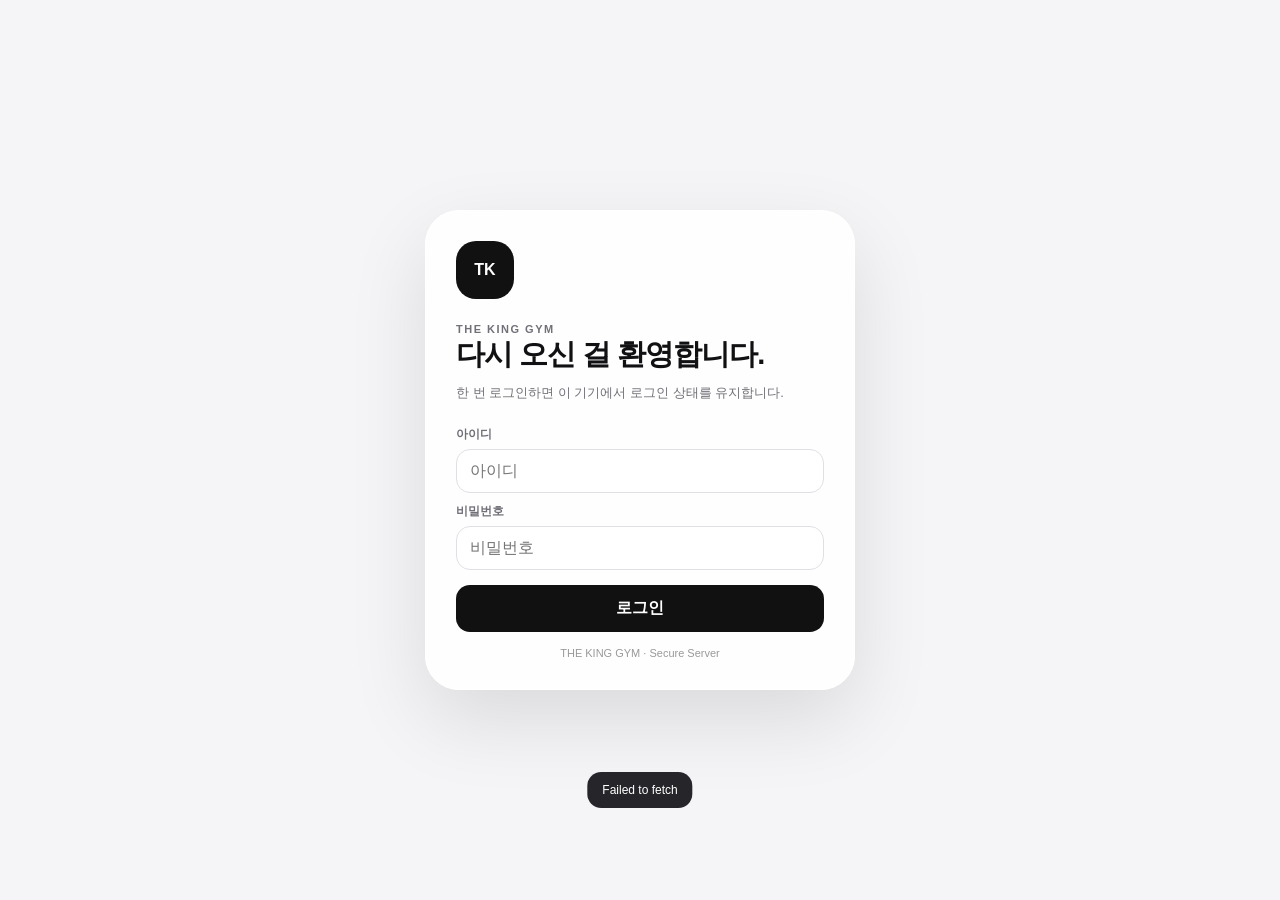
==== commit f995f106: "Fix THE KING GYM frontend and sync v6 client" ====
--- a/theking-gym/index.html
+++ b/theking-gym/index.html
@@ -4,27 +4,85 @@
 <meta charset="utf-8"><meta name="viewport" content="width=device-width,initial-scale=1,viewport-fit=cover,user-scalable=no"><meta name="theme-color" content="#f5f5f7"><meta name="apple-mobile-web-app-capable" content="yes"><meta name="apple-mobile-web-app-status-bar-style" content="default"><meta name="apple-mobile-web-app-title" content="THE KING"><link rel="manifest" href="./manifest.webmanifest"><title>THE KING GYM</title>
 <style>
 :root{--bg:#f5f5f7;--card:rgba(255,255,255,.88);--ink:#111114;--muted:#707078;--line:#e7e7eb;--blue:#0a84ff;--green:#34c759;--orange:#ff9f0a;--red:#ff453a;--purple:#7c5cff;--shadow:0 14px 44px rgba(21,21,27,.08);--radius:26px}*{box-sizing:border-box}html,body{margin:0;background:var(--bg);color:var(--ink);font-family:-apple-system,BlinkMacSystemFont,"SF Pro Display","Pretendard","Segoe UI",sans-serif;-webkit-tap-highlight-color:transparent}button,input,textarea,select{font:inherit}button{cursor:pointer}body:before{content:"";position:fixed;inset:-20vh -20vw auto;height:55vh;background:radial-gradient(circle at 20% 30%,rgba(10,132,255,.12),transparent 36%),radial-gradient(circle at 80% 15%,rgba(124,92,255,.12),transparent 34%);pointer-events:none;z-index:-1}.hidden{display:none!important}.shell{min-height:100vh;max-width:1500px;margin:0 auto}.top{height:76px;display:flex;align-items:center;justify-content:space-between;padding:0 28px;position:sticky;top:0;background:rgba(245,245,247,.8);backdrop-filter:blur(18px);z-index:20;border-bottom:1px solid rgba(0,0,0,.04)}.brand{display:flex;align-items:center;gap:12px;font-weight:850;letter-spacing:-.7px}.mark{width:35px;height:35px;border-radius:12px;background:linear-gradient(145deg,#111,#35353b);color:#fff;display:grid;place-items:center;font-size:13px;box-shadow:0 8px 20px rgba(0,0,0,.18)}.rolepill{font-size:12px;padding:7px 10px;border-radius:999px;background:#fff;border:1px solid var(--line);color:var(--muted)}.top-actions{display:flex;align-items:center;gap:9px}.iconbtn{border:0;background:#fff;width:40px;height:40px;border-radius:14px;box-shadow:0 5px 18px rgba(0,0,0,.05);position:relative}.dot{position:absolute;width:9px;height:9px;border-radius:50%;background:var(--red);right:7px;top:6px;border:2px solid white}.layout{display:grid;grid-template-columns:230px minmax(0,1fr);gap:26px;padding:24px 28px 48px}.side{position:sticky;top:100px;height:calc(100vh - 120px);display:flex;flex-direction:column;gap:6px}.navbtn{border:0;background:transparent;text-align:left;padding:13px 14px;border-radius:15px;color:#55555d;font-weight:700}.navbtn.active{background:#fff;color:#111;box-shadow:0 7px 22px rgba(0,0,0,.055)}.navbtn small{display:block;color:#a0a0a8;font-weight:500;margin-top:2px}.side-foot{margin-top:auto;padding:16px;border-radius:20px;background:rgba(255,255,255,.62);border:1px solid rgba(255,255,255,.8)}.side-foot b{display:block;font-size:13px}.side-foot span{font-size:12px;color:var(--muted)}.main{min-width:0}.headline{display:flex;justify-content:space-between;align-items:end;margin:10px 0 24px}.headline h1{font-size:34px;line-height:1.05;margin:0;letter-spacing:-1.4px}.headline p{margin:7px 0 0;color:var(--muted);font-size:14px}.date{font-size:13px;color:var(--muted)}.grid{display:grid;gap:14px}.metrics{grid-template-columns:repeat(4,minmax(0,1fr));margin-bottom:16px}.card{background:var(--card);border:1px solid rgba(255,255,255,.75);border-radius:var(--radius);box-shadow:var(--shadow);backdrop-filter:blur(16px);padding:20px}.metric{min-height:122px}.metric label{font-size:12px;color:var(--muted);font-weight:700}.metric strong{display:block;font-size:29px;margin-top:13px;letter-spacing:-1px}.metric small{font-size:12px;color:var(--muted)}.accent{background:linear-gradient(145deg,#19191d,#2c2c33);color:#fff}.accent label,.accent small{color:#a9a9b0}.two{grid-template-columns:1.2fr .8fr}.section-title{display:flex;align-items:center;justify-content:space-between;margin-bottom:13px}.section-title h2{margin:0;font-size:18px;letter-spacing:-.5px}.section-title span{font-size:12px;color:var(--muted)}.list{display:flex;flex-direction:column;gap:9px}.row{display:flex;align-items:center;gap:12px;padding:12px;border-radius:18px;background:#f8f8fa;border:1px solid #efeff2}.avatar{width:42px;height:42px;border-radius:15px;background:linear-gradient(145deg,#e9e9ee,#fff);display:grid;place-items:center;font-weight:800;color:#444}.row-main{min-width:0;flex:1}.row-main b{font-size:14px}.row-main div{font-size:12px;color:var(--muted);margin-top:3px;white-space:nowrap;overflow:hidden;text-overflow:ellipsis}.badge{padding:6px 9px;border-radius:999px;font-size:11px;font-weight:800;background:#ececf0;color:#606069}.badge.green{background:#e9f9ed;color:#248a3d}.badge.orange{background:#fff2dd;color:#b66400}.badge.red{background:#ffe9e7;color:#cc2d25}.badge.blue{background:#e7f2ff;color:#0068d9}.btn{border:0;border-radius:14px;padding:10px 14px;font-weight:800;background:#111;color:#fff}.btn.secondary{background:#fff;color:#222;border:1px solid var(--line)}.btn.blue{background:var(--blue)}.btn.red{background:#fff0ef;color:#d93025}.btn.sm{padding:8px 10px;border-radius:11px;font-size:12px}.field{display:flex;flex-direction:column;gap:6px}.field label{font-size:12px;color:var(--muted);font-weight:700}.field input,.field select,.field textarea{border:1px solid #dfdfe5;background:#fff;border-radius:14px;padding:12px 13px;outline:none;color:#111}.field input:focus,.field select:focus,.field textarea:focus{border-color:#a8cbff;box-shadow:0 0 0 4px rgba(10,132,255,.09)}.formgrid{display:grid;grid-template-columns:repeat(2,minmax(0,1fr));gap:10px}.span2{grid-column:1/-1}.progress{height:8px;background:#ececf0;border-radius:99px;overflow:hidden;margin-top:9px}.progress i{display:block;height:100%;border-radius:99px;background:linear-gradient(90deg,var(--blue),var(--purple))}.schedule-day{font-size:12px;font-weight:800;color:var(--muted);margin:16px 4px 7px}.schedule{display:grid;grid-template-columns:72px 1fr auto;align-items:center;gap:10px;padding:13px 12px;border-radius:18px;background:#fff;border:1px solid var(--line);margin-bottom:8px}.time{font-weight:850}.schedule .who b{font-size:14px}.schedule .who div{font-size:12px;color:var(--muted);margin-top:2px}.actions{display:flex;gap:6px;flex-wrap:wrap;justify-content:flex-end}.notice{padding:13px;border-radius:16px;background:#f7f7f9;border:1px solid var(--line);margin-bottom:8px}.notice.unread{background:#eef6ff;border-color:#d9eaff}.notice b{font-size:13px}.notice p{font-size:12px;color:var(--muted);margin:4px 0 0}.tablewrap{overflow:auto;border-radius:18px;border:1px solid var(--line)}table{width:100%;border-collapse:collapse;background:#fff;font-size:13px}th,td{padding:12px;border-bottom:1px solid #efeff2;text-align:left;white-space:nowrap}th{font-size:11px;color:var(--muted);background:#fafafd;position:sticky;top:0}.empty{padding:36px 10px;text-align:center;color:var(--muted);font-size:13px}.empty b{display:block;color:#333;margin-bottom:5px}.bottom{display:none}.modal{position:fixed;inset:0;background:rgba(0,0,0,.24);backdrop-filter:blur(8px);z-index:80;display:grid;place-items:end center;padding:18px}.sheet{width:min(600px,100%);max-height:86vh;overflow:auto;background:#f8f8fa;border-radius:30px;padding:20px;box-shadow:0 25px 70px rgba(0,0,0,.25)}.sheet h3{margin:0 0 16px;font-size:22px}.sheethead{display:flex;justify-content:space-between;align-items:center}.close{border:0;background:#e9e9ed;width:34px;height:34px;border-radius:50%}.login{min-height:100vh;display:grid;place-items:center;padding:24px}.loginbox{width:min(430px,100%);padding:30px;background:rgba(255,255,255,.9);border:1px solid white;border-radius:34px;box-shadow:0 30px 80px rgba(0,0,0,.11);backdrop-filter:blur(22px)}.loginbox .logo{width:58px;height:58px;border-radius:20px;background:#111;color:#fff;display:grid;place-items:center;font-weight:900;margin-bottom:24px}.loginbox h1{font-size:29px;margin:0;letter-spacing:-1px}.loginbox p{color:var(--muted);font-size:13px;line-height:1.6;margin:8px 0 22px}.loginbox .field{margin-bottom:10px}.loginbox .btn{width:100%;padding:13px;margin-top:5px}.hint{margin-top:15px;font-size:11px;color:#999;text-align:center}.toast{position:fixed;left:50%;bottom:92px;transform:translate(-50%,20px);padding:11px 15px;background:rgba(20,20,24,.92);color:#fff;border-radius:14px;font-size:12px;z-index:200;opacity:0;pointer-events:none;transition:.25s}.toast.show{opacity:1;transform:translate(-50%,0)}.kicker{font-size:11px;text-transform:uppercase;letter-spacing:1.5px;color:var(--muted);font-weight:900}.big{font-size:40px;font-weight:900;letter-spacing:-2px;margin:4px 0}.soft{color:var(--muted);font-size:12px}.split{display:flex;align-items:center;justify-content:space-between;gap:10px}.ring{width:96px;height:96px;border-radius:50%;display:grid;place-items:center;background:conic-gradient(var(--blue) var(--p,65%),#e8e8ed 0);position:relative}.ring:after{content:"";position:absolute;inset:10px;border-radius:50%;background:#fff}.ring span{z-index:1;font-weight:900}
-@media(max-width:900px){.top{height:65px;padding:0 18px}.layout{display:block;padding:16px 14px 96px}.side{display:none}.headline{margin:8px 2px 18px}.headline h1{font-size:28px}.metrics{grid-template-columns:repeat(2,minmax(0,1fr))}.two{grid-template-columns:1fr}.card{border-radius:23px;padding:16px}.metric{min-height:110px}.metric strong{font-size:26px}.bottom{display:flex;position:fixed;left:10px;right:10px;bottom:calc(9px + env(safe-area-inset-bottom));z-index:40;background:rgba(250,250,252,.9);backdrop-filter:blur(22px);border:1px solid rgba(255,255,255,.85);box-shadow:0 15px 45px rgba(0,0,0,.15);border-radius:24px;padding:7px;justify-content:space-around}.bottom button{border:0;background:transparent;color:#85858d;font-size:10px;font-weight:700;min-width:58px;padding:7px 4px;border-radius:16px}.bottom button i{display:block;font-style:normal;font-size:19px;margin-bottom:3px}.bottom button.active{background:#fff;color:#111;box-shadow:0 4px 15px rgba(0,0,0,.07)}.formgrid{grid-template-columns:1fr}.span2{grid-column:auto}.schedule{grid-template-columns:58px 1fr}.schedule .actions{grid-column:1/-1;justify-content:flex-start;padding-left:68px}.top .rolepill{display:none}.top-actions .usertext{display:none}.sheet{border-radius:28px 28px 20px 20px}.tablewrap{margin-left:-2px;margin-right:-2px}}
+@media(max-width:900px){.top{height:65px;padding:0 18px}.layout{display:block;padding:16px 14px 96px}.side{display:none}.headline{margin:8px 2px 18px}.headline h1{font-size:28px}.metrics{grid-template-columns:repeat(2,minmax(0,1fr))}.two{grid-template-columns:1fr}.card{border-radius:23px;padding:16px}.metric{min-height:110px}.metric strong{font-size:26px}.bottom{display:flex;position:fixed;left:10px;right:10px;bottom:calc(9px + env(safe-area-inset-bottom));z-index:40;background:rgba(250,250,252,.9);backdrop-filter:blur(22px);border:1px solid rgba(255,255,255,.85);box-shadow:0 15px 45px rgba(0,0,0,.15);border-radius:24px;padding:7px;justify-content:space-around}.bottom button{border:0;background:transparent;color:#85858d;font-size:10px;font-weight:700;min-width:0;flex:1;padding:7px 3px;border-radius:16px}.bottom button i{display:block;font-style:normal;font-size:19px;margin-bottom:3px}.bottom button.active{background:#fff;color:#111;box-shadow:0 4px 15px rgba(0,0,0,.07)}.formgrid{grid-template-columns:1fr}.span2{grid-column:auto}.schedule{grid-template-columns:58px 1fr}.schedule .actions{grid-column:1/-1;justify-content:flex-start;padding-left:68px}.top .rolepill{display:none}.top-actions .usertext{display:none}.sheet{border-radius:28px 28px 20px 20px}.tablewrap{margin-left:-2px;margin-right:-2px}}
 </style></head>
 <body>
 <div id="login" class="login"><div class="loginbox"><div class="logo">TK</div><div class="kicker">THE KING GYM</div><h1 id="loginTitle">다시 오신 걸 환영합니다.</h1><p id="loginDesc">한 번 로그인하면 이 기기에서 로그인 상태를 유지합니다.</p><div class="field"><label>아이디</label><input id="loginId" autocomplete="username" placeholder="아이디"></div><div class="field"><label>비밀번호</label><input id="loginPw" type="password" autocomplete="current-password" placeholder="비밀번호"></div><div class="field setupOnly hidden"><label>관리자 이름</label><input id="setupName" placeholder="예: 더킹짐 관리자"></div><button class="btn" id="loginBtn" onclick="doLogin()">로그인</button><div class="hint">THE KING GYM · Secure Server</div></div></div>
 <div id="app" class="shell hidden"><header class="top"><div class="brand"><div class="mark">TK</div><span>THE KING GYM</span><span class="rolepill" id="rolePill"></span></div><div class="top-actions"><span class="usertext" id="userText" style="font-size:12px;color:#777"></span><button class="iconbtn" onclick="openNotifications()">♢<span id="notifyDot" class="dot hidden"></span></button><button class="iconbtn" onclick="openProfile()">•••</button></div></header><div class="layout"><aside class="side" id="sideNav"></aside><main class="main" id="main"></main></div><nav class="bottom" id="bottomNav"></nav></div>
 <div class="toast" id="toast"></div><div class="modal hidden" id="modal" onclick="if(event.target===this)closeModal()"><div class="sheet"><div class="sheethead"><h3 id="modalTitle"></h3><button class="close" onclick="closeModal()">×</button></div><div id="modalBody"></div></div></div>
 <script>
-const API='https://wjzadmeshuxgsidjlgui.supabase.co/functions/v1/theking-gym';let TOKEN=localStorage.getItem('tk_session')||'',DATA=null,ACTIVE='home',SETUP=false;const $=id=>document.getElementById(id);const won=n=>Number(n||0).toLocaleString('ko-KR')+'원';const day=s=>new Date(s).toLocaleDateString('ko-KR',{month:'long',day:'numeric',weekday:'short'});const hm=s=>new Date(s).toLocaleTimeString('ko-KR',{hour:'2-digit',minute:'2-digit'});function esc(s){return String(s??'').replace(/[&<>"']/g,m=>({'&':'&amp;','<':'&lt;','>':'&gt;','"':'&quot;',"'":'&#39;'}[m]))}async function api(action,payload={}){const r=await fetch(API,{method:'POST',headers:{'content-type':'application/json','x-session':TOKEN},body:JSON.stringify({action,...payload})});const j=await r.json().catch(()=>({error:'서버 응답 오류'}));if(!r.ok){if(j.code==='UNAUTH')logoutLocal();throw new Error(j.error||'오류가 발생했습니다.')}return j}function toast(s){const t=$('toast');t.textContent=s;t.classList.add('show');setTimeout(()=>t.classList.remove('show'),2300)}function openModal(title,html){$('modalTitle').textContent=title;$('modalBody').innerHTML=html;$('modal').classList.remove('hidden')}function closeModal(){$('modal').classList.add('hidden')}
+const API='https://wjzadmeshuxgsidjlgui.supabase.co/functions/v1/theking-gym';let TOKEN=localStorage.getItem('tk_session')||'',DATA=null,ACTIVE='home',SETUP=false,SALES_TRAINER='';const $=id=>document.getElementById(id);const won=n=>Number(n||0).toLocaleString('ko-KR')+'원';const day=s=>new Date(s).toLocaleDateString('ko-KR',{month:'long',day:'numeric',weekday:'short'});const hm=s=>new Date(s).toLocaleTimeString('ko-KR',{hour:'2-digit',minute:'2-digit'});function esc(s){return String(s??'').replace(/[&<>"']/g,m=>({'&':'&amp;','<':'&lt;','>':'&gt;','"':'&quot;',"'":'&#39;'}[m]))}async function api(action,payload={}){const r=await fetch(API,{method:'POST',headers:{'content-type':'application/json','x-session':TOKEN},body:JSON.stringify({action,...payload})});const j=await r.json().catch(()=>({error:'서버 응답 오류'}));if(!r.ok){if(j.code==='UNAUTH')logoutLocal();throw new Error(j.error||'오류가 발생했습니다.')}return j}function toast(s){const t=$('toast');t.textContent=s;t.classList.add('show');setTimeout(()=>t.classList.remove('show'),2300)}function openModal(title,html){$('modalTitle').textContent=title;$('modalBody').innerHTML=html;$('modal').classList.remove('hidden')}function closeModal(){$('modal').classList.add('hidden')}
 async function boot(){try{const st=await api('setup_status');SETUP=st.needs_setup;if(SETUP){$('loginTitle').textContent='더킹짐을 시작해볼까요?';$('loginDesc').textContent='최초 관리자 계정을 한 번만 생성하면 됩니다.';document.querySelector('.setupOnly').classList.remove('hidden');$('loginBtn').textContent='관리자 계정 만들기'}if(TOKEN&&!SETUP){await load();showApp()}else $('login').classList.remove('hidden')}catch(e){toast(e.message)}}async function doLogin(){try{const username=$('loginId').value.trim(),password=$('loginPw').value;if(SETUP){await api('setup_admin',{username,password,display_name:$('setupName').value.trim()||'더킹짐 관리자'});SETUP=false;document.querySelector('.setupOnly').classList.add('hidden');$('loginTitle').textContent='관리자 계정이 생성됐어요.';$('loginDesc').textContent='지금 만든 계정으로 로그인해주세요.';$('loginBtn').textContent='로그인';toast('관리자 설정 완료');return}const r=await api('login',{username,password});TOKEN=r.token;localStorage.setItem('tk_session',TOKEN);await load();showApp()}catch(e){toast(e.message)}}async function load(){DATA=await api('snapshot');renderNav();render()}function showApp(){$('login').classList.add('hidden');$('app').classList.remove('hidden');$('rolePill').textContent=roleName(DATA.user.role);$('userText').textContent=DATA.user.display_name;updateNotify()}function roleName(r){return r==='admin'?'관리자':r==='trainer'?'트레이너':'회원'}
-function tabs(){if(DATA.user.role==='admin')return[['home','⌂','운영'],['schedule','◷','스케줄'],['people','◎','회원'],['salary','₩','급여'],['approval','✓','승인']];if(DATA.user.role==='trainer')return[['home','⌂','오늘'],['schedule','◷','스케줄'],['people','◎','회원'],['notes','▤','일지'],['salary','₩','MY']];return[['home','⌂','홈'],['schedule','◷','스케줄'],['notes','▤','수업'],['qna','?','Q&A'],['my','◎','MY']]}function renderNav(){const ts=tabs();$('sideNav').innerHTML=ts.map(t=>'<button class="navbtn '+(ACTIVE===t[0]?'active':'')+'" onclick="go(\\''+t[0]+'\\')">'+t[1]+' &nbsp;'+t[2]+'<small>'+navSub(t[0])+'</small></button>').join('')+'<div class="side-foot"><b>'+esc(DATA.user.display_name)+'</b><span>'+roleName(DATA.user.role)+' · 서버 동기화</span></div>';$('bottomNav').innerHTML=ts.map(t=>'<button class="'+(ACTIVE===t[0]?'active':'')+'" onclick="go(\\''+t[0]+'\\')"><i>'+t[1]+'</i>'+t[2]+'</button>').join('')}function navSub(k){return({home:'오늘 필요한 것만',schedule:'예약·완료·취소',people:'담당회원 관리',salary:'수업수·예상급여',approval:'수정요청 관리',notes:'수업내용 공유',qna:'수업별 질문',my:'내 이용현황'})[k]||''}function go(k){ACTIVE=k;renderNav();render();scrollTo({top:0,behavior:'smooth'})}
-function headline(title,sub){return'<div class="headline"><div><h1>'+title+'</h1><p>'+sub+'</p></div><div class="date">'+new Date().toLocaleDateString('ko-KR',{year:'numeric',month:'long',day:'numeric',weekday:'short'})+'</div></div>'}function updateNotify(){const n=(DATA.notifications||[]).filter(x=>!x.read_at).length;$('notifyDot').classList.toggle('hidden',!n)}function remaining(m){return Number(m.total_sessions)-Number(m.used_sessions)-Number(m.locked_sessions)}function memberName(id){return DATA.members.find(x=>x.id===id)?.name||'회원'}function trainerName(id){return DATA.trainers.find(x=>x.id===id)?.name||'트레이너'}function statusBadge(s){const map={scheduled:['예정','blue'],completed:['완료','green'],cancelled:['취소',''],cancelled_late:['당일취소','orange'],no_show:['노쇼','red']};const a=map[s]||[s,''];return'<span class="badge '+a[1]+'">'+a[0]+'</span>'}function render(){if(!DATA)return;if(ACTIVE==='home')return renderHome();if(ACTIVE==='schedule')return renderSchedule();if(ACTIVE==='people')return renderPeople();if(ACTIVE==='salary')return renderSalary();if(ACTIVE==='approval')return renderApproval();if(ACTIVE==='notes')return renderNotes();if(ACTIVE==='qna')return renderQna();if(ACTIVE==='my')return renderMemberMy()}function todaySchedules(){const now=new Date();return DATA.schedules.filter(s=>new Date(s.start_at).toDateString()===now.toDateString())}function upcoming(){return DATA.schedules.filter(s=>s.status==='scheduled'&&new Date(s.start_at)>new Date()).slice(0,8)}
-function renderHome(){const r=DATA.user.role;if(r==='admin'){const today=todaySchedules(),low=DATA.members.filter(m=>remaining(m)<=3).length,pending=DATA.change_requests.filter(x=>x.status==='pending').length,unread=DATA.notifications.filter(x=>!x.read_at).length;$('main').innerHTML=headline('센터가 한눈에 보여요.','스케줄·회원·승인·급여를 같은 데이터로 관리합니다.')+'<div class="grid metrics"><div class="card metric accent"><label>오늘 PT</label><strong>'+today.length+'건</strong><small>전체 트레이너</small></div><div class="card metric"><label>잔여 3회 이하</label><strong>'+low+'명</strong><small>재등록 확인 필요</small></div><div class="card metric"><label>수정 승인 대기</label><strong>'+pending+'건</strong><small>트레이너 요청</small></div><div class="card metric"><label>읽지 않은 알림</label><strong>'+unread+'개</strong><small>운영 알림</small></div></div><div class="grid two"><div class="card"><div class="section-title"><h2>오늘 스케줄</h2><span onclick="go(\\'schedule\\')" style="cursor:pointer">전체보기 ›</span></div>'+scheduleList(today)+'</div><div class="card"><div class="section-title"><h2>트레이너 현황</h2><span>이번 달</span></div>'+salaryMini()+'</div></div>'}else if(r==='trainer'){const sal=DATA.salary[0]||{},today=todaySchedules(),low=DATA.members.filter(m=>remaining(m)<=3).length;$('main').innerHTML=headline(DATA.user.display_name+'님, 오늘도 깔끔하게.','수업 처리와 회원 기록에만 집중하세요.')+'<div class="grid metrics"><div class="card metric accent"><label>오늘 수업</label><strong>'+today.length+'건</strong><small>예정 포함</small></div><div class="card metric"><label>이번달 인정수업</label><strong>'+(sal.paid_sessions||0)+'회</strong><small>급여 계산 기준</small></div><div class="card metric"><label>담당회원</label><strong>'+DATA.members.length+'명</strong><small>잔여 3회 이하 '+low+'명</small></div><div class="card metric"><label>예상급여</label><strong style="font-size:23px">'+won(sal.estimated_salary||0)+'</strong><small>현재 설정 기준</small></div></div><div class="grid two"><div class="card"><div class="section-title"><h2>오늘 PT</h2><span>완료하면 회차가 확정됩니다</span></div>'+scheduleList(today,true)+'</div><div class="card"><div class="section-title"><h2>재등록 체크</h2><span>잔여 3회 이하</span></div>'+memberMini(DATA.members.filter(m=>remaining(m)<=3))+'</div></div>'}else{const m=DATA.members[0];const next=upcoming()[0];const rem=m?remaining(m):0;const p=m&&m.total_sessions?Math.round((m.used_sessions/m.total_sessions)*100):0;$('main').innerHTML=headline(DATA.user.display_name+'님의 PT','예약과 수업기록을 한 곳에서 확인하세요.')+'<div class="grid two"><div class="card accent"><div class="kicker" style="color:#aaa">NEXT SESSION</div><div class="big">'+(next?hm(next.start_at):'—')+'</div><div style="font-weight:800">'+(next?day(next.start_at):'예약된 수업이 없습니다')+'</div><div class="soft" style="margin-top:6px">'+(next?trainerName(next.trainer_id)+' · '+esc(next.title||'PT'):'트레이너와 일정을 잡아보세요')+'</div>'+(next?memberCancelButton(next):'')+'</div><div class="card"><div class="split"><div><div class="kicker">PT BALANCE</div><div class="big">'+rem+'회</div><div class="soft">사용 '+m.used_sessions+' · 예약 '+m.locked_sessions+' · 총 '+m.total_sessions+'</div></div><div class="ring" style="--p:'+p+'%"><span>'+p+'%</span></div></div></div></div><div class="card" style="margin-top:14px"><div class="section-title"><h2>다가오는 수업</h2><span onclick="go(\\'schedule\\')" style="cursor:pointer">전체보기 ›</span></div>'+scheduleList(upcoming().slice(0,4))+'</div>'}}
+function tabs(){if(DATA.user.role==='admin')return[['home','⌂','운영'],['schedule','◷','스케줄'],['people','◎','회원'],['sales','₩','매출'],['salary','∑','급여'],['approval','✓','승인']];if(DATA.user.role==='trainer')return[['home','⌂','오늘'],['schedule','◷','스케줄'],['people','◎','회원'],['sales','₩','매출'],['notes','▤','일지'],['salary','∑','MY']];return[['home','⌂','홈'],['schedule','◷','스케줄'],['notes','▤','수업'],['qna','?','Q&A'],['my','◎','MY']]}function renderNav(){const ts=tabs();$('sideNav').innerHTML=ts.map(t=>'<button class="navbtn '+(ACTIVE===t[0]?'active':'')+'" onclick="go(\''+t[0]+'\')">'+t[1]+' &nbsp;'+t[2]+'<small>'+navSub(t[0])+'</small></button>').join('')+'<div class="side-foot"><b>'+esc(DATA.user.display_name)+'</b><span>'+roleName(DATA.user.role)+' · 서버 동기화</span></div>';$('bottomNav').innerHTML=ts.map(t=>'<button class="'+(ACTIVE===t[0]?'active':'')+'" onclick="go(\''+t[0]+'\')"><i>'+t[1]+'</i>'+t[2]+'</button>').join('')}function navSub(k){return({home:'오늘 필요한 것만',schedule:'예약·완료·취소',people:'담당회원 관리',sales:'회원별 결제·카톡보고',salary:'수업수·예상급여',approval:'수정요청 관리',notes:'수업내용 공유',qna:'수업별 질문',my:'내 이용현황'})[k]||''}function go(k){ACTIVE=k;renderNav();render();scrollTo({top:0,behavior:'smooth'})}
+function headline(title,sub){return'<div class="headline"><div><h1>'+title+'</h1><p>'+sub+'</p></div><div class="date">'+new Date().toLocaleDateString('ko-KR',{year:'numeric',month:'long',day:'numeric',weekday:'short'})+'</div></div>'}function updateNotify(){const n=(DATA.notifications||[]).filter(x=>!x.read_at).length;$('notifyDot').classList.toggle('hidden',!n)}function remaining(m){return Number(m.total_sessions)-Number(m.used_sessions)-Number(m.locked_sessions)}function memberName(id){return DATA.members.find(x=>x.id===id)?.name||'회원'}function trainerName(id){return DATA.trainers.find(x=>x.id===id)?.name||'트레이너'}function statusBadge(s){const map={scheduled:['예정','blue'],completed:['완료','green'],cancelled:['취소',''],cancelled_late:['당일취소','orange'],no_show:['노쇼','red']};const a=map[s]||[s,''];return'<span class="badge '+a[1]+'">'+a[0]+'</span>'}function render(){if(!DATA)return;if(ACTIVE==='home')return renderHome();if(ACTIVE==='schedule')return renderSchedule();if(ACTIVE==='people')return renderPeople();if(ACTIVE==='sales')return renderSales();if(ACTIVE==='salary')return renderSalary();if(ACTIVE==='approval')return renderApproval();if(ACTIVE==='notes')return renderNotes();if(ACTIVE==='qna')return renderQna();if(ACTIVE==='my')return renderMemberMy()}function todaySchedules(){const now=new Date();return DATA.schedules.filter(s=>new Date(s.start_at).toDateString()===now.toDateString())}function upcoming(){return DATA.schedules.filter(s=>s.status==='scheduled'&&new Date(s.start_at)>new Date()).slice(0,8)}
+function renderHome(){const r=DATA.user.role;if(r==='admin'){const today=todaySchedules(),low=DATA.members.filter(m=>remaining(m)<=3).length,pending=DATA.change_requests.filter(x=>x.status==='pending').length,unread=DATA.notifications.filter(x=>!x.read_at).length;$('main').innerHTML=headline('센터가 한눈에 보여요.','스케줄·회원·승인·급여를 같은 데이터로 관리합니다.')+'<div class="grid metrics"><div class="card metric accent"><label>오늘 PT</label><strong>'+today.length+'건</strong><small>전체 트레이너</small></div><div class="card metric"><label>잔여 3회 이하</label><strong>'+low+'명</strong><small>재등록 확인 필요</small></div><div class="card metric"><label>수정 승인 대기</label><strong>'+pending+'건</strong><small>트레이너 요청</small></div><div class="card metric"><label>읽지 않은 알림</label><strong>'+unread+'개</strong><small>운영 알림</small></div></div><div class="grid two"><div class="card"><div class="section-title"><h2>오늘 스케줄</h2><span onclick="go(\'schedule\')" style="cursor:pointer">전체보기 ›</span></div>'+scheduleList(today)+'</div><div class="card"><div class="section-title"><h2>트레이너 현황</h2><span>이번 달</span></div>'+salaryMini()+'</div></div>'}else if(r==='trainer'){const sal=DATA.salary[0]||{},today=todaySchedules(),low=DATA.members.filter(m=>remaining(m)<=3).length;$('main').innerHTML=headline(DATA.user.display_name+'님, 오늘도 깔끔하게.','수업 처리와 회원 기록에만 집중하세요.')+'<div class="grid metrics"><div class="card metric accent"><label>오늘 수업</label><strong>'+today.length+'건</strong><small>예정 포함</small></div><div class="card metric"><label>이번달 인정수업</label><strong>'+(sal.paid_sessions||0)+'회</strong><small>급여 계산 기준</small></div><div class="card metric"><label>담당회원</label><strong>'+DATA.members.length+'명</strong><small>잔여 3회 이하 '+low+'명</small></div><div class="card metric"><label>예상급여</label><strong style="font-size:23px">'+won(sal.estimated_salary||0)+'</strong><small>현재 설정 기준</small></div></div><div class="grid two"><div class="card"><div class="section-title"><h2>오늘 PT</h2><span>완료하면 회차가 확정됩니다</span></div>'+scheduleList(today,true)+'</div><div class="card"><div class="section-title"><h2>재등록 체크</h2><span>잔여 3회 이하</span></div>'+memberMini(DATA.members.filter(m=>remaining(m)<=3))+'</div></div>'}else{const m=DATA.members[0];const next=upcoming()[0];const rem=m?remaining(m):0;const p=m&&m.total_sessions?Math.round((m.used_sessions/m.total_sessions)*100):0;$('main').innerHTML=headline(DATA.user.display_name+'님의 PT','예약과 수업기록을 한 곳에서 확인하세요.')+'<div class="grid two"><div class="card accent"><div class="kicker" style="color:#aaa">NEXT SESSION</div><div class="big">'+(next?hm(next.start_at):'—')+'</div><div style="font-weight:800">'+(next?day(next.start_at):'예약된 수업이 없습니다')+'</div><div class="soft" style="margin-top:6px">'+(next?trainerName(next.trainer_id)+' · '+esc(next.title||'PT'):'트레이너와 일정을 잡아보세요')+'</div>'+(next?memberCancelButton(next):'')+'</div><div class="card"><div class="split"><div><div class="kicker">PT BALANCE</div><div class="big">'+rem+'회</div><div class="soft">사용 '+m.used_sessions+' · 예약 '+m.locked_sessions+' · 총 '+m.total_sessions+'</div></div><div class="ring" style="--p:'+p+'%"><span>'+p+'%</span></div></div></div></div><div class="card" style="margin-top:14px"><div class="section-title"><h2>다가오는 수업</h2><span onclick="go(\'schedule\')" style="cursor:pointer">전체보기 ›</span></div>'+scheduleList(upcoming().slice(0,4))+'</div>'}}
 function memberMini(arr){if(!arr.length)return'<div class="empty"><b>여유 있어요</b>잔여 3회 이하 회원이 없습니다.</div>';return'<div class="list">'+arr.map(m=>'<div class="row"><div class="avatar">'+esc(m.name[0])+'</div><div class="row-main"><b>'+esc(m.name)+'</b><div>사용 '+m.used_sessions+' · 예약 '+m.locked_sessions+' · 총 '+m.total_sessions+'</div></div><span class="badge '+(remaining(m)<=1?'red':'orange')+'">'+remaining(m)+'회</span></div>').join('')+'</div>'}function salaryMini(){if(!DATA.salary.length)return'<div class="empty">급여 데이터가 없습니다.</div>';return'<div class="list">'+DATA.salary.map(s=>'<div class="row"><div class="avatar">'+esc(s.name[0])+'</div><div class="row-main"><b>'+esc(s.name)+'</b><div>매출 '+won(s.sales)+' · '+s.paid_sessions+'회</div></div><b style="font-size:13px">'+won(s.estimated_salary)+'</b></div>').join('')+'</div>'}
-function scheduleList(arr,trainerActions=false){if(!arr.length)return'<div class="empty"><b>일정이 없습니다.</b>여유로운 하루예요.</div>';return arr.map(s=>'<div class="schedule"><div class="time">'+hm(s.start_at)+'</div><div class="who"><b>'+esc(memberName(s.member_id))+'</b><div>'+esc(trainerName(s.trainer_id))+' · '+esc(s.title||'PT')+'</div></div><div class="actions">'+statusBadge(s.status)+(trainerActions&&s.status==='scheduled'?'<button class="btn sm blue" onclick="complete(\\''+s.id+'\\')">완료</button><button class="btn sm secondary" onclick="noteModal(\\''+s.id+'\\')">일지</button><button class="btn sm red" onclick="noshowModal(\\''+s.id+'\\')">노쇼</button>':'')+'</div></div>').join('')}
-function renderSchedule(){const canEdit=DATA.user.role!=='member';$('main').innerHTML=headline('스케줄','예약 시 1회가 예약잠금되고, 수업완료 시 사용횟수로 확정됩니다.')+(canEdit?'<div class="card" style="margin-bottom:14px"><div class="section-title"><h2>새 PT 예약</h2><span>담당회원 기준</span></div><div class="formgrid"><div class="field"><label>회원</label><select id="scMember">'+DATA.members.map(m=>'<option value="'+m.id+'">'+esc(m.name)+' · 잔여 '+remaining(m)+'회</option>').join('')+'</select></div><div class="field"><label>일시</label><input id="scStart" type="datetime-local"></div><div class="field span2"><label>메모/수업명</label><input id="scTitle" placeholder="예: 하체 · 스쿼트 중심"></div><div class="span2"><button class="btn blue" onclick="createSchedule()">예약 등록</button></div></div></div>':'')+'<div class="card"><div class="section-title"><h2>전체 일정</h2><span>'+DATA.schedules.length+'건</span></div>'+groupSchedules(DATA.schedules)+'</div>'}function groupSchedules(arr){if(!arr.length)return'<div class="empty">등록된 일정이 없습니다.</div>';const groups={};arr.forEach(s=>{const k=day(s.start_at);(groups[k]??=[]).push(s)});return Object.entries(groups).map(([k,v])=>'<div class="schedule-day">'+k+'</div>'+scheduleList(v,DATA.user.role==='trainer')).join('')}async function createSchedule(){try{await api('create_schedule',{member_id:$('scMember').value,start_at:$('scStart').value,title:$('scTitle').value});toast('예약이 등록됐어요');await load();render()}catch(e){toast(e.message)}}async function complete(id){try{await api('complete_schedule',{id});toast('수업 완료 · 1회 사용 확정');await load();render()}catch(e){toast(e.message)}}function noshowModal(id){openModal('노쇼 처리','<p class="soft">노쇼를 PT 1회 차감할까요?</p><div class="split"><button class="btn secondary" onclick="noshow(\\''+id+'\\',false)">미차감</button><button class="btn red" onclick="noshow(\\''+id+'\\',true)">1회 차감</button></div>')}async function noshow(id,charge){try{await api('noshow_schedule',{id,charge});closeModal();toast(charge?'노쇼 · 1회 차감':'노쇼 · 미차감');await load();render()}catch(e){toast(e.message)}}function memberCancelButton(s){const h=(new Date(s.start_at)-new Date())/3600000;return h>=24?'<button class="btn secondary" style="margin-top:16px" onclick="cancelMember(\\''+s.id+'\\')">수업 취소</button>':'<div class="badge orange" style="display:inline-block;margin-top:16px">24시간 이내 · 직접취소 불가</div>'}async function cancelMember(id){if(!confirm('이 수업을 취소할까요? 예약된 1회는 자동 복구됩니다.'))return;try{await api('cancel_schedule',{id});toast('취소 완료 · 트레이너에게 알림 전송');await load();render()}catch(e){toast(e.message)}}
-function renderPeople(){$('main').innerHTML=headline(DATA.user.role==='admin'?'회원 · 트레이너':'내 회원','횟수는 단순하게, 변경은 기록이 남도록 관리합니다.')+(DATA.user.role==='admin'?'<div class="grid two"><div class="card"><div class="section-title"><h2>트레이너 추가</h2><span>계정 동시 생성</span></div>'+trainerForm()+'</div><div class="card"><div class="section-title"><h2>회원 추가</h2><span>PT횟수 설정</span></div>'+memberForm()+'</div></div>':'')+'<div class="card" style="margin-top:14px"><div class="section-title"><h2>회원</h2><span>'+DATA.members.length+'명</span></div>'+memberTable()+'</div>'}function trainerForm(){return'<div class="formgrid"><div class="field"><label>이름</label><input id="trName"></div><div class="field"><label>기본급</label><input id="trBasic" type="number"></div><div class="field"><label>아이디</label><input id="trId"></div><div class="field"><label>초기 비밀번호</label><input id="trPw" type="password"></div><div class="span2"><button class="btn" onclick="addTrainer()">트레이너 추가</button></div></div>'}function memberForm(){return'<div class="formgrid"><div class="field"><label>이름</label><input id="mbName"></div><div class="field"><label>담당 트레이너</label><select id="mbTrainer">'+DATA.trainers.map(t=>'<option value="'+t.id+'">'+esc(t.name)+'</option>').join('')+'</select></div><div class="field"><label>총 PT횟수</label><input id="mbTotal" type="number" value="20"></div><div class="field"><label>아이디</label><input id="mbId"></div><div class="field"><label>초기 비밀번호</label><input id="mbPw" type="password"></div><div><button class="btn" style="margin-top:22px" onclick="addMember()">회원 추가</button></div></div>'}async function addTrainer(){try{await api('add_trainer',{name:$('trName').value,basic_salary:$('trBasic').value,username:$('trId').value,password:$('trPw').value});toast('트레이너와 계정이 생성됐어요');await load();render()}catch(e){toast(e.message)}}async function addMember(){try{await api('add_member',{name:$('mbName').value,trainer_id:$('mbTrainer').value,total_sessions:$('mbTotal').value,username:$('mbId').value,password:$('mbPw').value});toast('회원과 계정이 생성됐어요');await load();render()}catch(e){toast(e.message)}}function memberTable(){if(!DATA.members.length)return'<div class="empty">회원이 없습니다.</div>';return'<div class="tablewrap"><table><thead><tr><th>회원</th><th>트레이너</th><th>총</th><th>사용</th><th>예약</th><th>남음</th><th>관리</th></tr></thead><tbody>'+DATA.members.map(m=>'<tr><td><b>'+esc(m.name)+'</b></td><td>'+esc(trainerName(m.trainer_id))+'</td><td>'+m.total_sessions+'</td><td>'+m.used_sessions+'</td><td>'+m.locked_sessions+'</td><td><span class="badge '+(remaining(m)<=3?'orange':'green')+'">'+remaining(m)+'회</span></td><td>'+(DATA.user.role==='trainer'?'<button class="btn sm secondary" onclick="changeReq(\\''+m.id+'\\',\\'name\\')">이름수정</button> <button class="btn sm secondary" onclick="changeReq(\\''+m.id+'\\',\\'total_sessions\\')">횟수수정</button>':'')+'</td></tr>').join('')+'</tbody></table></div>'}
-function changeReq(id,field){const m=DATA.members.find(x=>x.id===id);openModal('수정 요청','<div class="field"><label>현재값</label><input value="'+esc(m[field])+'" disabled></div><div class="field" style="margin-top:10px"><label>변경값</label><input id="crValue"></div><div class="field" style="margin-top:10px"><label>사유</label><input id="crReason" placeholder="선택사항"></div><button class="btn blue" style="margin-top:14px;width:100%" onclick="submitChange(\\''+id+'\\',\\''+field+'\\')">관리자에게 요청</button>')}async function submitChange(id,field){try{await api('request_change',{member_id:id,field_name:field,new_value:$('crValue').value,reason:$('crReason').value});closeModal();toast('수정요청을 보냈어요');await load();render()}catch(e){toast(e.message)}}
-function renderSalary(){const isAdmin=DATA.user.role==='admin';$('main').innerHTML=headline(isAdmin?'급여 관리':'내 급여','같은 계산식을 센터와 트레이너가 함께 확인합니다.')+'<div class="grid metrics">'+DATA.salary.map(s=>'<div class="card metric '+(!isAdmin?'accent':'')+'"><label>'+esc(s.name)+' 예상급여</label><strong style="font-size:24px">'+won(s.estimated_salary)+'</strong><small>기본 '+won(s.basic_salary)+' · '+s.paid_sessions+'회 × '+won(s.per_session_fee)+'</small></div>').join('')+'</div>'+(isAdmin?'<div class="grid two"><div class="card"><div class="section-title"><h2>트레이너별 월 설정</h2><span>기본급 · 매출 · 인센티브</span></div>'+salaryAdminRows()+'</div><div class="card"><div class="section-title"><h2>매출구간별 회당 수업료</h2><span>관리자 설정</span></div>'+salaryRules()+'</div></div>':salaryDetail(DATA.salary[0]))}function salaryDetail(s){if(!s)return'';return'<div class="card"><div class="section-title"><h2>산출 근거</h2><span>'+s.month.slice(0,7)+'</span></div><div class="list"><div class="row"><div class="row-main"><b>기본급</b></div><b>'+won(s.basic_salary)+'</b></div><div class="row"><div class="row-main"><b>급여 인정 수업</b><div>'+s.paid_sessions+'회 × '+won(s.per_session_fee)+'</div></div><b>'+won(s.paid_sessions*s.per_session_fee)+'</b></div><div class="row"><div class="row-main"><b>인센티브</b><div>정액 + 매출비율</div></div><b>'+won(s.incentive_total)+'</b></div></div></div>'}function salaryAdminRows(){return'<div class="list">'+DATA.salary.map(s=>'<div class="row"><div class="row-main"><b>'+esc(s.name)+'</b><div>매출 '+won(s.sales)+' · 인정 '+s.paid_sessions+'회 · 회당 '+won(s.per_session_fee)+'</div></div><button class="btn sm secondary" onclick="salaryModal(\\''+s.trainer_id+'\\')">설정</button></div>').join('')+'</div>'}function salaryModal(id){const s=DATA.salary.find(x=>x.trainer_id===id);openModal(s.name+' 급여 설정','<div class="formgrid"><div class="field"><label>기본급</label><input id="saBasic" type="number" value="'+s.basic_salary+'"></div><div class="field"><label>이번달 매출</label><input id="saSales" type="number" value="'+s.sales+'"></div><div class="field"><label>정액 인센티브</label><input id="saAmt" type="number" value="'+s.incentive_amount+'"></div><div class="field"><label>매출 인센티브 %</label><input id="saPct" type="number" step="0.1" value="'+s.incentive_percent+'"></div></div><button class="btn blue" style="width:100%;margin-top:14px" onclick="saveSalary(\\''+id+'\\')">적용</button>')}async function saveSalary(id){try{await api('set_salary',{trainer_id:id,month:new Date().toISOString().slice(0,7)+'-01',basic_salary:$('saBasic').value,sales:$('saSales').value,incentive_amount:$('saAmt').value,incentive_percent:$('saPct').value});closeModal();toast('급여 설정이 반영됐어요');await load();render()}catch(e){toast(e.message)}}function salaryRules(){return'<div class="list">'+DATA.salary_rules.map(r=>'<div class="row"><div class="row-main"><b>'+Number(r.min_sales).toLocaleString()+' ~ '+(r.max_sales==null?'이상':Number(r.max_sales).toLocaleString())+'</b><div>매출구간</div></div><b>'+won(r.per_session_fee)+'/회</b></div>').join('')+'</div><button class="btn secondary" style="width:100%;margin-top:12px" onclick="rulesModal()">급여표 수정</button>'}function rulesModal(){const txt=DATA.salary_rules.map(r=>r.min_sales+','+(r.max_sales??'')+','+r.per_session_fee).join('\\n');openModal('급여구간 수정','<p class="soft">한 줄에 최소매출, 최대매출, 회당수업료 순서로 입력하세요.</p><div class="field"><textarea id="rulesText" rows="8">'+txt+'</textarea></div><button class="btn blue" style="width:100%;margin-top:12px" onclick="saveRules()">적용</button>')}async function saveRules(){try{const rules=$('rulesText').value.split('\\n').filter(Boolean).map(l=>{const[a,b,c]=l.split(',');return{min_sales:a,max_sales:b===''?null:b,per_session_fee:c}});await api('set_salary_rules',{rules});closeModal();toast('급여표가 변경됐어요');await load();render()}catch(e){toast(e.message)}}
-function renderApproval(){$('main').innerHTML=headline('수정 승인','트레이너 수정은 관리자 승인 후 반영되고 기록이 남습니다.')+'<div class="card"><div class="section-title"><h2>수정요청</h2><span>'+DATA.change_requests.filter(x=>x.status==='pending').length+'건 대기</span></div>'+approvalList()+'</div>'}function approvalList(){if(!DATA.change_requests.length)return'<div class="empty">수정요청이 없습니다.</div>';return'<div class="list">'+DATA.change_requests.map(c=>'<div class="row"><div class="row-main"><b>'+esc(memberName(c.target_id))+' · '+esc(c.field_name)+'</b><div>'+esc(c.old_value)+' → '+esc(c.new_value)+' · '+new Date(c.created_at).toLocaleString('ko-KR')+'</div></div><span class="badge '+(c.status==='approved'?'green':c.status==='rejected'?'red':'orange')+'">'+c.status+'</span>'+(c.status==='pending'?'<button class="btn sm secondary" onclick="reviewChange(\\''+c.id+'\\',false)">반려</button><button class="btn sm blue" onclick="reviewChange(\\''+c.id+'\\',true)">승인</button>':'')+'</div>').join('')+'</div>'}async function reviewChange(id,approve){try{await api('review_change',{id,approve});toast(approve?'승인 완료':'반려 완료');await load();render()}catch(e){toast(e.message)}}
-function renderNotes(){const eligible=DATA.schedules.filter(s=>s.status==='completed'||s.status==='scheduled').slice().reverse();$('main').innerHTML=headline(DATA.user.role==='member'?'수업내용':'수업일지','수업별 운동내용을 회원과 공유합니다.')+'<div class="card"><div class="section-title"><h2>수업 기록</h2><span>'+DATA.notes.length+'개 공유</span></div>'+eligible.map(s=>{const n=DATA.notes.find(x=>x.schedule_id===s.id);return'<div class="notice"><b>'+day(s.start_at)+' · '+esc(memberName(s.member_id))+'</b><p>'+(n?esc(n.content):'아직 작성된 수업일지가 없습니다.')+'</p>'+(DATA.user.role!=='member'?'<button class="btn sm secondary" style="margin-top:8px" onclick="noteModal(\\''+s.id+'\\')">'+(n?'수정':'작성')+'</button>':'')+'</div>'}).join('')+'</div>'}function noteModal(id){const n=DATA.notes.find(x=>x.schedule_id===id);openModal('수업일지','<div class="field"><label>회원에게 공유할 운동내용</label><textarea id="noteText" rows="8" placeholder="운동 / 중량 / 횟수 / 다음 수업 포인트">'+esc(n?.content||'')+'</textarea></div><button class="btn blue" style="width:100%;margin-top:12px" onclick="saveNote(\\''+id+'\\')">저장하고 공유</button>')}async function saveNote(id){try{await api('save_note',{schedule_id:id,content:$('noteText').value});closeModal();toast('회원에게 공유됐어요');await load();render()}catch(e){toast(e.message)}}
-function renderQna(){const schedules=DATA.schedules.slice().reverse();$('main').innerHTML=headline('수업 Q&A','궁금한 내용은 해당 수업에 이어서 남겨보세요.')+'<div class="card">'+schedules.map(s=>{const qs=DATA.qna.filter(q=>q.schedule_id===s.id);return'<div class="notice"><b>'+day(s.start_at)+' · '+esc(s.title||'PT')+'</b>'+qs.map(q=>'<p><b>Q.</b> '+esc(q.question)+(q.answer?'<br><b>A.</b> '+esc(q.answer):'<br><span class="badge orange">답변 대기</span>')+'</p>').join('')+'<button class="btn sm secondary" style="margin-top:8px" onclick="askModal(\\''+s.id+'\\')">질문 추가</button></div>'}).join('')+'</div>'}function askModal(id){openModal('수업 Q&A','<div class="field"><label>트레이너에게 질문</label><textarea id="qText" rows="5" placeholder="예: 스쿼트할 때 무릎 방향을 다시 알려주세요."></textarea></div><button class="btn blue" style="width:100%;margin-top:12px" onclick="sendQuestion(\\''+id+'\\')">질문 보내기</button>')}async function sendQuestion(id){try{await api('ask_question',{schedule_id:id,question:$('qText').value});closeModal();toast('질문을 보냈어요');await load();render()}catch(e){toast(e.message)}}
+function scheduleList(arr,trainerActions=false){if(!arr.length)return'<div class="empty"><b>일정이 없습니다.</b>여유로운 하루예요.</div>';return arr.map(s=>'<div class="schedule"><div class="time">'+hm(s.start_at)+'</div><div class="who"><b>'+esc(memberName(s.member_id))+'</b><div>'+esc(trainerName(s.trainer_id))+' · '+esc(s.title||'PT')+'</div></div><div class="actions">'+statusBadge(s.status)+(trainerActions&&s.status==='scheduled'?'<button class="btn sm blue" onclick="complete(\''+s.id+'\')">완료</button><button class="btn sm secondary" onclick="noteModal(\''+s.id+'\')">일지</button><button class="btn sm red" onclick="noshowModal(\''+s.id+'\')">노쇼</button>':'')+'</div></div>').join('')}
+function renderSchedule(){const canEdit=DATA.user.role!=='member';$('main').innerHTML=headline('스케줄','예약 시 1회가 예약잠금되고, 수업완료 시 사용횟수로 확정됩니다.')+(canEdit?'<div class="card" style="margin-bottom:14px"><div class="section-title"><h2>새 PT 예약</h2><span>담당회원 기준</span></div><div class="formgrid"><div class="field"><label>회원</label><select id="scMember">'+DATA.members.map(m=>'<option value="'+m.id+'">'+esc(m.name)+' · 잔여 '+remaining(m)+'회</option>').join('')+'</select></div><div class="field"><label>일시</label><input id="scStart" type="datetime-local"></div><div class="field span2"><label>메모/수업명</label><input id="scTitle" placeholder="예: 하체 · 스쿼트 중심"></div><div class="span2"><button class="btn blue" onclick="createSchedule()">예약 등록</button></div></div></div>':'')+'<div class="card"><div class="section-title"><h2>전체 일정</h2><span>'+DATA.schedules.length+'건</span></div>'+groupSchedules(DATA.schedules)+'</div>'}function groupSchedules(arr){if(!arr.length)return'<div class="empty">등록된 일정이 없습니다.</div>';const groups={};arr.forEach(s=>{const k=day(s.start_at);(groups[k]??=[]).push(s)});return Object.entries(groups).map(([k,v])=>'<div class="schedule-day">'+k+'</div>'+scheduleList(v,DATA.user.role!=='member')).join('')}async function createSchedule(){try{await api('create_schedule',{member_id:$('scMember').value,start_at:$('scStart').value,title:$('scTitle').value});toast('예약이 등록됐어요');await load();render()}catch(e){toast(e.message)}}async function complete(id){try{await api('complete_schedule',{id});toast('수업 완료 · 1회 사용 확정');await load();render()}catch(e){toast(e.message)}}function noshowModal(id){openModal('노쇼 처리','<p class="soft">노쇼를 PT 1회 차감할까요?</p><div class="split"><button class="btn secondary" onclick="noshow(\''+id+'\',false)">미차감</button><button class="btn red" onclick="noshow(\''+id+'\',true)">1회 차감</button></div>')}async function noshow(id,charge){try{await api('noshow_schedule',{id,charge});closeModal();toast(charge?'노쇼 · 1회 차감':'노쇼 · 미차감');await load();render()}catch(e){toast(e.message)}}function memberScheduleAction(s){const h=(new Date(s.start_at)-new Date())/3600000;return h>=24?'<button class="btn sm secondary" onclick="cancelMember(\''+s.id+'\')">취소</button>':'<span class="badge orange">24시간 이내</span>'}
+function rescheduleModal(id){const s=DATA.schedules.find(x=>x.id===id);const local=new Date(new Date(s.start_at).getTime()-new Date().getTimezoneOffset()*60000).toISOString().slice(0,16);openModal('일정 변경','<div class="field"><label>변경할 일시</label><input id="reStart" type="datetime-local" value="'+local+'"></div><button class="btn blue" style="width:100%;margin-top:14px" onclick="reschedule(\''+id+'\')">일정 변경</button>')}
+async function reschedule(id){try{await api('reschedule',{id,start_at:$('reStart').value});closeModal();toast('일정이 변경됐어요');await load();render()}catch(e){toast(e.message)}}
+function staffCancelModal(id){openModal('수업 취소','<p class="soft">24시간 이내 취소인 경우 PT 횟수를 차감할지 선택할 수 있습니다.</p><div class="split"><button class="btn secondary" onclick="staffCancel(\''+id+'\',false)">미차감 취소</button><button class="btn red" onclick="staffCancel(\''+id+'\',true)">1회 차감</button></div>')}
+async function staffCancel(id,charge){try{await api('cancel_schedule',{id,charge});closeModal();toast(charge?'취소 · 1회 차감':'취소 · 미차감');await load();render()}catch(e){toast(e.message)}}
+function memberCancelButton(s){const h=(new Date(s.start_at)-new Date())/3600000;return h>=24?'<button class="btn secondary" style="margin-top:16px" onclick="cancelMember(\''+s.id+'\')">수업 취소</button>':'<div class="badge orange" style="display:inline-block;margin-top:16px">24시간 이내 · 직접취소 불가</div>'}async function cancelMember(id){if(!confirm('이 수업을 취소할까요? 예약된 1회는 자동 복구됩니다.'))return;try{await api('cancel_schedule',{id});toast('취소 완료 · 트레이너에게 알림 전송');await load();render()}catch(e){toast(e.message)}}
+function renderPeople(){$('main').innerHTML=headline(DATA.user.role==='admin'?'회원 · 트레이너':'내 회원','횟수는 단순하게, 변경은 기록이 남도록 관리합니다.')+(DATA.user.role==='admin'?'<div class="grid two"><div class="card"><div class="section-title"><h2>트레이너 추가</h2><span>계정 동시 생성</span></div>'+trainerForm()+'</div><div class="card"><div class="section-title"><h2>회원 추가</h2><span>PT횟수 설정</span></div>'+memberForm()+'</div></div>':'')+'<div class="card" style="margin-top:14px"><div class="section-title"><h2>회원</h2><span>'+DATA.members.length+'명</span></div>'+memberTable()+'</div>'+(DATA.user.role==='admin'?'<div class="card" style="margin-top:14px"><div class="section-title"><h2>계정 관리</h2><span>아이디 · 초기비밀번호 · 사용여부</span></div>'+accountList()+'</div>':'')}function trainerForm(){return'<div class="formgrid"><div class="field"><label>이름</label><input id="trName"></div><div class="field"><label>기본급</label><input id="trBasic" type="number"></div><div class="field"><label>아이디</label><input id="trId"></div><div class="field"><label>초기 비밀번호</label><input id="trPw" type="password"></div><div class="span2"><button class="btn" onclick="addTrainer()">트레이너 추가</button></div></div>'}function memberForm(){return'<div class="formgrid"><div class="field"><label>이름</label><input id="mbName"></div><div class="field"><label>담당 트레이너</label><select id="mbTrainer">'+DATA.trainers.map(t=>'<option value="'+t.id+'">'+esc(t.name)+'</option>').join('')+'</select></div><div class="field"><label>총 PT횟수</label><input id="mbTotal" type="number" value="20"></div><div class="field"><label>아이디</label><input id="mbId"></div><div class="field"><label>초기 비밀번호</label><input id="mbPw" type="password"></div><div><button class="btn" style="margin-top:22px" onclick="addMember()">회원 추가</button></div></div>'}async function addTrainer(){try{await api('add_trainer',{name:$('trName').value,basic_salary:$('trBasic').value,username:$('trId').value,password:$('trPw').value});toast('트레이너와 계정이 생성됐어요');await load();render()}catch(e){toast(e.message)}}async function addMember(){try{await api('add_member',{name:$('mbName').value,trainer_id:$('mbTrainer').value,total_sessions:$('mbTotal').value,username:$('mbId').value,password:$('mbPw').value});toast('회원과 계정이 생성됐어요');await load();render()}catch(e){toast(e.message)}}function memberTable(){if(!DATA.members.length)return'<div class="empty">회원이 없습니다.</div>';return'<div class="tablewrap"><table><thead><tr><th>회원</th><th>트레이너</th><th>총</th><th>사용</th><th>예약</th><th>남음</th><th>관리</th></tr></thead><tbody>'+DATA.members.map(m=>'<tr><td><b>'+esc(m.name)+'</b></td><td>'+esc(trainerName(m.trainer_id))+'</td><td>'+m.total_sessions+'</td><td>'+m.used_sessions+'</td><td>'+m.locked_sessions+'</td><td><span class="badge '+(remaining(m)<=3?'orange':'green')+'">'+remaining(m)+'회</span></td><td>'+(DATA.user.role==='trainer'?'<button class="btn sm secondary" onclick="changeReq(\''+m.id+'\',\'name\')">이름수정</button> <button class="btn sm secondary" onclick="changeReq(\''+m.id+'\',\'total_sessions\')">횟수수정</button>':'')+'</td></tr>').join('')+'</tbody></table></div>'}
+function accountFor(type,id){return (DATA.accounts||[]).find(a=>type==='trainer'?a.trainer_id===id:a.member_id===id)}
+function accountList(){const rows=[];DATA.trainers.forEach(t=>rows.push({type:'trainer',id:t.id,name:t.name,a:accountFor('trainer',t.id)}));DATA.members.forEach(m=>rows.push({type:'member',id:m.id,name:m.name,a:accountFor('member',m.id)}));return '<div class="list">'+rows.map(x=>'<div class="row"><div class="avatar">'+esc(x.name[0])+'</div><div class="row-main"><b>'+esc(x.name)+'</b><div>'+ (x.type==='trainer'?'트레이너':'회원') +' · '+(x.a?'ID '+esc(x.a.username):'계정 미발급')+'</div></div><span class="badge '+(x.a?(x.a.active?'green':'red'):'orange')+'">'+(x.a?(x.a.active?'사용중':'중지'):'미발급')+'</span><button class="btn sm secondary" onclick="accountModal(\''+x.type+'\',\''+x.id+'\')">'+(x.a?'계정설정':'계정발급')+'</button></div>').join('')+'</div>'}
+function accountModal(type,id){const a=accountFor(type,id);const name=type==='trainer'?DATA.trainers.find(x=>x.id===id)?.name:DATA.members.find(x=>x.id===id)?.name;if(!a){openModal(name+' 계정 발급','<div class="field"><label>아이디</label><input id="acId"></div><div class="field" style="margin-top:10px"><label>초기 비밀번호</label><input id="acPw" type="password" placeholder="6자 이상"></div><button class="btn blue" style="width:100%;margin-top:14px" onclick="provision(\''+type+'\',\''+id+'\')">계정 발급</button>');return}openModal(name+' 계정 설정','<div class="field"><label>아이디</label><input id="acId" value="'+esc(a.username)+'"></div><div class="field" style="margin-top:10px"><label>새 임시 비밀번호</label><input id="acPw" type="password" placeholder="변경할 때만 입력"></div><div class="split" style="margin-top:14px"><button class="btn secondary" onclick="manageAccount(\''+a.id+'\','+(!a.active)+')">'+(a.active?'계정 중지':'계정 활성화')+'</button><button class="btn blue" onclick="manageAccount(\''+a.id+'\','+a.active+')">저장</button></div>')}
+async function provision(type,id){try{await api('provision_account',{target_type:type,target_id:id,username:$('acId').value,password:$('acPw').value});closeModal();toast('계정이 발급됐어요');await load();render()}catch(e){toast(e.message)}}
+async function manageAccount(accountId,active){try{await api('manage_account',{account_id:accountId,username:$('acId').value,password:$('acPw').value,active});closeModal();toast('계정 설정이 반영됐어요');await load();render()}catch(e){toast(e.message)}}
+function changeReq(id,field){const m=DATA.members.find(x=>x.id===id);openModal('수정 요청','<div class="field"><label>현재값</label><input value="'+esc(m[field])+'" disabled></div><div class="field" style="margin-top:10px"><label>변경값</label><input id="crValue"></div><div class="field" style="margin-top:10px"><label>사유</label><input id="crReason" placeholder="선택사항"></div><button class="btn blue" style="margin-top:14px;width:100%" onclick="submitChange(\''+id+'\',\''+field+'\')">관리자에게 요청</button>')}async function submitChange(id,field){try{await api('request_change',{member_id:id,field_name:field,new_value:$('crValue').value,reason:$('crReason').value});closeModal();toast('수정요청을 보냈어요');await load();render()}catch(e){toast(e.message)}}
+
+function salesTrainerId(){if(DATA.user.role==='trainer')return DATA.user.trainer_id;if(!SALES_TRAINER||!DATA.trainers.some(t=>t.id===SALES_TRAINER))SALES_TRAINER=DATA.trainers[0]?.id||'';return SALES_TRAINER}
+function salesForTrainer(){const id=salesTrainerId();return (DATA.sales||[]).filter(x=>x.trainer_id===id)}
+function salesKpi(){const id=salesTrainerId();return (DATA.sales_kpi||[]).find(x=>x.trainer_id===id)||{target_sales:0,naver_reviews:0,instagram_posts:0,blog_reviews:0}}
+function salePays(id){return (DATA.sales_payments||[]).filter(x=>x.sale_id===id)}
+function man(n){n=Number(n||0);return n%10000===0?(n/10000).toLocaleString('ko-KR')+'만원':won(n)}
+function paymentText(id){const p=salePays(id);return p.map(x=>x.method+' '+man(x.amount)).join(' · ')||'-'}
+function renderSales(){
+  const tid=salesTrainerId(),t=DATA.trainers.find(x=>x.id===tid),rows=salesForTrainer(),k=salesKpi(),mno=new Date().getMonth()+1;
+  const total=rows.reduce((a,x)=>a+Number(x.total_amount||0),0),pt=rows.reduce((a,x)=>a+Number(x.session_count||0),0),target=Number(k.target_sales||0),pct=target?Math.min(999,Math.round(total/target*100)):0;
+  const method={};rows.forEach(s=>salePays(s.id).forEach(p=>method[p.method]=(method[p.method]||0)+Number(p.amount||0)));
+  const trainerSelect=DATA.user.role==='admin'?'<div class="field" style="min-width:190px"><label>트레이너</label><select onchange="SALES_TRAINER=this.value;renderSales()">'+DATA.trainers.map(x=>'<option value="'+x.id+'" '+(x.id===tid?'selected':'')+'>'+esc(x.name)+'</option>').join('')+'</select></div>':'<div></div>';
+  $('main').innerHTML=headline('매출 · 실적 보고','회원별 결제부터 월 목표, 리뷰 실적, 카톡 보고까지 한 번에 관리합니다.')+
+  '<div class="split" style="margin:-8px 0 14px;align-items:end">'+trainerSelect+'<div class="actions"><button class="btn secondary" onclick="copySalesReport(\'detail\')">상세 보고 복사</button><button class="btn secondary" onclick="copySalesReport(\'summary\')">요약 보고 복사</button><button class="btn blue" onclick="saleModal()">+ 매출 등록</button></div></div>'+
+  '<div class="grid metrics"><div class="card metric accent"><label>'+esc(t?.name||'트레이너')+' 이번달 매출</label><strong>'+won(total)+'</strong><small>목표 달성 '+pct+'%</small></div><div class="card metric"><label>월 목표</label><strong>'+won(target)+'</strong><small>'+(target?won(Math.max(0,target-total))+' 남음':'목표를 설정해주세요')+'</small></div><div class="card metric"><label>누적 PT 판매</label><strong>'+pt+'회</strong><small>'+rows.length+'건 결제</small></div><div class="card metric"><label>리뷰 · 콘텐츠</label><strong>'+(Number(k.naver_reviews||0)+Number(k.instagram_posts||0)+Number(k.blog_reviews||0))+'개</strong><small>네이버 '+k.naver_reviews+' · 인스타 '+k.instagram_posts+' · 블로그 '+k.blog_reviews+'</small></div></div>'+
+  '<div class="grid two"><div class="card"><div class="section-title"><h2>회원별 매출</h2><span>'+rows.length+'건 · '+won(total)+'</span></div>'+salesTable(rows)+'</div>'+
+  '<div><div class="card"><div class="section-title"><h2>'+mno+'월 목표 · 활동실적</h2><span>카톡 요약보고 연동</span></div><div class="formgrid"><div class="field span2"><label>월 목표 매출</label><input id="kTarget" type="number" value="'+Number(k.target_sales||0)+'"></div><div class="field"><label>네이버 리뷰 누적</label><input id="kNaver" type="number" value="'+Number(k.naver_reviews||0)+'"></div><div class="field"><label>인스타 누적</label><input id="kInsta" type="number" value="'+Number(k.instagram_posts||0)+'"></div><div class="field span2"><label>블로그 리뷰 누적</label><input id="kBlog" type="number" value="'+Number(k.blog_reviews||0)+'"></div></div><button class="btn blue" style="width:100%;margin-top:12px" onclick="saveSalesKpi()">실적 저장</button></div>'+
+  '<div class="card" style="margin-top:14px"><div class="section-title"><h2>결제수단별</h2><span>자동 합산</span></div><div class="list">'+(Object.keys(method).length?Object.entries(method).map(([m,a])=>'<div class="row"><div class="row-main"><b>'+esc(m)+'</b></div><b>'+won(a)+'</b></div>').join(''):'<div class="empty">등록된 결제가 없습니다.</div>')+'</div></div></div></div>';
+}
+function salesTable(rows){if(!rows.length)return'<div class="empty"><b>아직 등록된 매출이 없습니다.</b>결제내역을 등록하면 월매출과 급여가 자동으로 연결됩니다.</div>';return'<div class="tablewrap"><table><thead><tr><th>회원</th><th>PT</th><th>금액</th><th>결제</th><th>현금영수증</th><th></th></tr></thead><tbody>'+rows.map(s=>'<tr><td><b>'+esc(s.client_name)+'</b><div class="soft">'+String(s.sale_date).slice(5)+'</div></td><td>'+s.session_count+'회</td><td><b>'+won(s.total_amount)+'</b></td><td>'+esc(paymentText(s.id))+'</td><td>'+(s.cash_receipt===false?'X':s.cash_receipt===true?'O':'-')+'</td><td><button class="btn sm secondary" onclick="saleModal(\''+s.id+'\')">수정</button> <button class="btn sm red" onclick="deleteSale(\''+s.id+'\')">삭제</button></td></tr>').join('')+'</tbody></table></div>'}
+function saleModal(id){
+  const s=id?(DATA.sales||[]).find(x=>x.id===id):null,tid=s?.trainer_id||salesTrainerId(),members=DATA.members.filter(m=>m.trainer_id===tid),p=s?salePays(s.id):[];
+  const today=new Date().toLocaleDateString('en-CA',{timeZone:'Asia/Seoul'});
+  const opts=['카드','계좌','현금','아산페이','기타'];
+  const methodSel=(idx,val)=>'<select id="slMethod'+idx+'"><option value="">선택</option>'+opts.map(x=>'<option '+(x===val?'selected':'')+'>'+x+'</option>').join('')+'</select>';
+  openModal(id?'매출 수정':'매출 등록',
+  '<div class="formgrid"><div class="field span2"><label>회원 선택</label><select id="slMember" onchange="const m=DATA.members.find(x=>x.id===this.value);if(m)$(\'slName\').value=m.name"><option value="">직접 입력</option>'+members.map(m=>'<option value="'+m.id+'" '+(s?.member_id===m.id?'selected':'')+'>'+esc(m.name)+'</option>').join('')+'</select></div>'+
+  '<div class="field"><label>회원명</label><input id="slName" value="'+esc(s?.client_name||'')+'"></div><div class="field"><label>PT 횟수</label><input id="slCount" type="number" min="0" value="'+Number(s?.session_count||0)+'"></div>'+
+  '<div class="field span2"><label>결제일</label><input id="slDate" type="date" value="'+String(s?.sale_date||today).slice(0,10)+'"></div>'+
+  '<div class="field"><label>결제수단 1</label>'+methodSel(1,p[0]?.method||'')+'</div><div class="field"><label>금액 1</label><input id="slAmt1" type="number" value="'+Number(p[0]?.amount||0)+'"></div>'+
+  '<div class="field"><label>결제수단 2 (선택)</label>'+methodSel(2,p[1]?.method||'')+'</div><div class="field"><label>금액 2</label><input id="slAmt2" type="number" value="'+Number(p[1]?.amount||0)+'"></div>'+
+  '<div class="field"><label>현금영수증</label><select id="slReceipt"><option value="na" '+(s?.cash_receipt==null?'selected':'')+'>해당없음</option><option value="yes" '+(s?.cash_receipt===true?'selected':'')+'>발급</option><option value="no" '+(s?.cash_receipt===false?'selected':'')+'>미발급</option></select></div><div class="field"><label>메모</label><input id="slMemo" value="'+esc(s?.memo||'')+'"></div></div>'+
+  '<div class="notice" style="margin-top:12px"><b>총 결제금액</b><p>결제수단별 금액을 합산해 자동 저장합니다.</p></div><button class="btn blue" style="width:100%;margin-top:12px" onclick="saveSale(\''+(id||'')+'\')">'+(id?'수정 저장':'매출 등록')+'</button>');
+}
+async function saveSale(id){
+  const pays=[];for(const i of [1,2]){const method=$('slMethod'+i).value,amount=Number($('slAmt'+i).value||0);if(method&&amount>0)pays.push({method,amount})}
+  const total=pays.reduce((a,x)=>a+x.amount,0),rv=$('slReceipt').value,receipt=rv==='yes'?true:rv==='no'?false:null;
+  try{await api('save_sale',{id:id||undefined,trainer_id:salesTrainerId(),member_id:$('slMember').value||null,client_name:$('slName').value,session_count:Number($('slCount').value||0),sale_date:$('slDate').value,total_amount:total,payments:pays,cash_receipt:receipt,memo:$('slMemo').value});closeModal();toast('매출이 반영됐어요');await load();ACTIVE='sales';renderNav();render()}catch(e){toast(e.message)}
+}
+async function deleteSale(id){if(!confirm('이 매출내역을 삭제할까요?'))return;try{await api('delete_sale',{id});toast('삭제됐어요');await load();ACTIVE='sales';renderNav();render()}catch(e){toast(e.message)}}
+async function saveSalesKpi(){try{await api('set_sales_kpi',{trainer_id:salesTrainerId(),month:new Date().toLocaleDateString('en-CA',{timeZone:'Asia/Seoul'}).slice(0,7)+'-01',target_sales:Number($('kTarget').value||0),naver_reviews:Number($('kNaver').value||0),instagram_posts:Number($('kInsta').value||0),blog_reviews:Number($('kBlog').value||0)});toast('월 목표와 활동실적을 저장했어요');await load();ACTIVE='sales';renderNav();render()}catch(e){toast(e.message)}}
+async function copySalesReport(type){
+  const tid=salesTrainerId(),t=DATA.trainers.find(x=>x.id===tid),rows=salesForTrainer(),k=salesKpi(),total=rows.reduce((a,x)=>a+Number(x.total_amount||0),0),pt=rows.reduce((a,x)=>a+Number(x.session_count||0),0),d=new Date(),mno=d.getMonth()+1,dow=['일','월','화','수','목','금','토'][d.getDay()];
+  let txt='';
+  if(type==='detail')txt='- '+(t?.name||'트레이너')+' TR '+mno+'월 매출보고 -\n\n'+rows.map(s=>{const pays=salePays(s.id).map(p=>p.method+' '+man(p.amount)).join(' , ');const receipt=s.cash_receipt===false?' 현금영수증 x':s.cash_receipt===true?' 현금영수증 O':'';return s.client_name+' '+s.session_count+'회 '+man(s.total_amount)+'\n('+pays+')'+receipt}).join('\n\n')+'\n\n총 매출 : '+won(total);
+  else txt=(t?.name||'트레이너')+' TR 매출 보고\n\n'+mno+'월 '+d.getDate()+'일 '+dow+'\n\n'+mno+'월 목표 : '+man(k.target_sales)+'\n\n-총매출 : '+man(total)+'\n\n-누적 PT: '+pt+'개\n\n✔ 리뷰 보고\n네이버 리뷰(주 2개 이상)\n-네이버 누적 : '+k.naver_reviews+'개\n✔ 인스타 (주 1개 이상)\n-인스타 누적 : '+k.instagram_posts+'개\n✔ 블로그 리뷰(주 1개 이상)\n-블로그 누적 : '+k.blog_reviews+'개';
+  try{await navigator.clipboard.writeText(txt);toast('카톡 보고 문구를 복사했어요')}catch(e){openModal('카톡 보고 복사','<div class="field"><textarea id="copyArea" rows="16">'+esc(txt)+'</textarea></div>');setTimeout(()=>{$('copyArea').select()},50)}
+}
+function renderSalary(){const isAdmin=DATA.user.role==='admin';$('main').innerHTML=headline(isAdmin?'급여 관리':'내 급여','같은 계산식을 센터와 트레이너가 함께 확인합니다.')+'<div class="grid metrics">'+DATA.salary.map(s=>'<div class="card metric '+(!isAdmin?'accent':'')+'"><label>'+esc(s.name)+' 예상급여</label><strong style="font-size:24px">'+won(s.estimated_salary)+'</strong><small>기본 '+won(s.basic_salary)+' · '+s.paid_sessions+'회 × '+won(s.per_session_fee)+'</small></div>').join('')+'</div>'+(isAdmin?'<div class="grid two"><div class="card"><div class="section-title"><h2>트레이너별 월 설정</h2><span>기본급 · 매출 · 인센티브</span></div>'+salaryAdminRows()+'</div><div class="card"><div class="section-title"><h2>매출구간별 회당 수업료</h2><span>관리자 설정</span></div>'+salaryRules()+'</div></div>':salaryDetail(DATA.salary[0]))}function salaryDetail(s){if(!s)return'';return'<div class="card"><div class="section-title"><h2>산출 근거</h2><span>'+s.month.slice(0,7)+'</span></div><div class="list"><div class="row"><div class="row-main"><b>기본급</b></div><b>'+won(s.basic_salary)+'</b></div><div class="row"><div class="row-main"><b>급여 인정 수업</b><div>'+s.paid_sessions+'회 × '+won(s.per_session_fee)+'</div></div><b>'+won(s.paid_sessions*s.per_session_fee)+'</b></div><div class="row"><div class="row-main"><b>인센티브</b><div>정액 + 매출비율</div></div><b>'+won(s.incentive_total)+'</b></div></div></div>'}function salaryAdminRows(){return'<div class="list">'+DATA.salary.map(s=>'<div class="row"><div class="row-main"><b>'+esc(s.name)+'</b><div>매출 '+won(s.sales)+' · 인정 '+s.paid_sessions+'회 · 회당 '+won(s.per_session_fee)+'</div></div><button class="btn sm secondary" onclick="salaryModal(\''+s.trainer_id+'\')">설정</button></div>').join('')+'</div>'}function salaryModal(id){const s=DATA.salary.find(x=>x.trainer_id===id);openModal(s.name+' 급여 설정','<div class="formgrid"><div class="field"><label>기본급</label><input id="saBasic" type="number" value="'+s.basic_salary+'"></div><div class="field"><label>이번달 매출</label><input id="saSales" type="number" value="'+s.sales+'"></div><div class="field"><label>정액 인센티브</label><input id="saAmt" type="number" value="'+s.incentive_amount+'"></div><div class="field"><label>매출 인센티브 %</label><input id="saPct" type="number" step="0.1" value="'+s.incentive_percent+'"></div></div><button class="btn blue" style="width:100%;margin-top:14px" onclick="saveSalary(\''+id+'\')">적용</button>')}async function saveSalary(id){try{await api('set_salary',{trainer_id:id,month:new Date().toISOString().slice(0,7)+'-01',basic_salary:$('saBasic').value,sales:$('saSales').value,incentive_amount:$('saAmt').value,incentive_percent:$('saPct').value});closeModal();toast('급여 설정이 반영됐어요');await load();render()}catch(e){toast(e.message)}}function salaryRules(){return'<div class="list">'+DATA.salary_rules.map(r=>'<div class="row"><div class="row-main"><b>'+Number(r.min_sales).toLocaleString()+' ~ '+(r.max_sales==null?'이상':Number(r.max_sales).toLocaleString())+'</b><div>매출구간</div></div><b>'+won(r.per_session_fee)+'/회</b></div>').join('')+'</div><button class="btn secondary" style="width:100%;margin-top:12px" onclick="rulesModal()">급여표 수정</button>'}function rulesModal(){const txt=DATA.salary_rules.map(r=>r.min_sales+','+(r.max_sales??'')+','+r.per_session_fee).join('\\n');openModal('급여구간 수정','<p class="soft">한 줄에 최소매출, 최대매출, 회당수업료 순서로 입력하세요.</p><div class="field"><textarea id="rulesText" rows="8">'+txt+'</textarea></div><button class="btn blue" style="width:100%;margin-top:12px" onclick="saveRules()">적용</button>')}async function saveRules(){try{const rules=$('rulesText').value.split('\\n').filter(Boolean).map(l=>{const[a,b,c]=l.split(',');return{min_sales:a,max_sales:b===''?null:b,per_session_fee:c}});await api('set_salary_rules',{rules});closeModal();toast('급여표가 변경됐어요');await load();render()}catch(e){toast(e.message)}}
+function renderApproval(){$('main').innerHTML=headline('수정 승인','트레이너 수정은 관리자 승인 후 반영되고 기록이 남습니다.')+'<div class="card"><div class="section-title"><h2>수정요청</h2><span>'+DATA.change_requests.filter(x=>x.status==='pending').length+'건 대기</span></div>'+approvalList()+'</div>'}function approvalList(){if(!DATA.change_requests.length)return'<div class="empty">수정요청이 없습니다.</div>';return'<div class="list">'+DATA.change_requests.map(c=>'<div class="row"><div class="row-main"><b>'+esc(memberName(c.target_id))+' · '+esc(c.field_name)+'</b><div>'+esc(c.old_value)+' → '+esc(c.new_value)+' · '+new Date(c.created_at).toLocaleString('ko-KR')+'</div></div><span class="badge '+(c.status==='approved'?'green':c.status==='rejected'?'red':'orange')+'">'+c.status+'</span>'+(c.status==='pending'?'<button class="btn sm secondary" onclick="reviewChange(\''+c.id+'\',false)">반려</button><button class="btn sm blue" onclick="reviewChange(\''+c.id+'\',true)">승인</button>':'')+'</div>').join('')+'</div>'}async function reviewChange(id,approve){try{await api('review_change',{id,approve});toast(approve?'승인 완료':'반려 완료');await load();render()}catch(e){toast(e.message)}}
+function renderNotes(){const eligible=DATA.schedules.filter(s=>s.status==='completed'||s.status==='scheduled').slice().reverse();$('main').innerHTML=headline(DATA.user.role==='member'?'수업내용':'수업일지','수업별 운동내용을 회원과 공유합니다.')+'<div class="card"><div class="section-title"><h2>수업 기록</h2><span>'+DATA.notes.length+'개 공유</span></div>'+eligible.map(s=>{const n=DATA.notes.find(x=>x.schedule_id===s.id);return'<div class="notice"><b>'+day(s.start_at)+' · '+esc(memberName(s.member_id))+'</b><p>'+(n?esc(n.content):'아직 작성된 수업일지가 없습니다.')+'</p>'+(DATA.user.role!=='member'?'<button class="btn sm secondary" style="margin-top:8px" onclick="noteModal(\''+s.id+'\')">'+(n?'수정':'작성')+'</button>':'')+'</div>'}).join('')+'</div>'+(DATA.user.role==='trainer'?'<div class="card" style="margin-top:14px"><div class="section-title"><h2>회원 Q&A</h2><span>수업별 질문</span></div>'+trainerQna()+'</div>':'')}function trainerQna(){if(!DATA.qna.length)return '<div class="empty">새 질문이 없습니다.</div>';return '<div class="list">'+DATA.qna.map(q=>'<div class="notice"><b>'+esc(memberName(q.member_id))+' · '+day(DATA.schedules.find(s=>s.id===q.schedule_id)?.start_at||q.created_at)+'</b><p><b>Q.</b> '+esc(q.question)+(q.answer?'<br><b>A.</b> '+esc(q.answer):'')+'</p>'+(!q.answer?'<button class="btn sm blue" style="margin-top:8px" onclick="answerModal(\''+q.id+'\')">답변</button>':'')+'</div>').join('')+'</div>'}function answerModal(id){openModal('Q&A 답변','<div class="field"><label>답변</label><textarea id="answerText" rows="5"></textarea></div><button class="btn blue" style="width:100%;margin-top:12px" onclick="answerQ(\''+id+'\')">답변 보내기</button>')}async function answerQ(id){try{await api('answer_question',{id,answer:$('answerText').value});closeModal();toast('답변을 보냈어요');await load();render()}catch(e){toast(e.message)}}function noteModal(id){const n=DATA.notes.find(x=>x.schedule_id===id);openModal('수업일지','<div class="field"><label>회원에게 공유할 운동내용</label><textarea id="noteText" rows="8" placeholder="운동 / 중량 / 횟수 / 다음 수업 포인트">'+esc(n?.content||'')+'</textarea></div><button class="btn blue" style="width:100%;margin-top:12px" onclick="saveNote(\''+id+'\')">저장하고 공유</button>')}async function saveNote(id){try{await api('save_note',{schedule_id:id,content:$('noteText').value});closeModal();toast('회원에게 공유됐어요');await load();render()}catch(e){toast(e.message)}}
+function renderQna(){const schedules=DATA.schedules.slice().reverse();$('main').innerHTML=headline('수업 Q&A','궁금한 내용은 해당 수업에 이어서 남겨보세요.')+'<div class="card">'+schedules.map(s=>{const qs=DATA.qna.filter(q=>q.schedule_id===s.id);return'<div class="notice"><b>'+day(s.start_at)+' · '+esc(s.title||'PT')+'</b>'+qs.map(q=>'<p><b>Q.</b> '+esc(q.question)+(q.answer?'<br><b>A.</b> '+esc(q.answer):'<br><span class="badge orange">답변 대기</span>')+'</p>').join('')+'<button class="btn sm secondary" style="margin-top:8px" onclick="askModal(\''+s.id+'\')">질문 추가</button></div>'}).join('')+'</div>'}function askModal(id){openModal('수업 Q&A','<div class="field"><label>트레이너에게 질문</label><textarea id="qText" rows="5" placeholder="예: 스쿼트할 때 무릎 방향을 다시 알려주세요."></textarea></div><button class="btn blue" style="width:100%;margin-top:12px" onclick="sendQuestion(\''+id+'\')">질문 보내기</button>')}async function sendQuestion(id){try{await api('ask_question',{schedule_id:id,question:$('qText').value});closeModal();toast('질문을 보냈어요');await load();render()}catch(e){toast(e.message)}}
 function renderMemberMy(){const m=DATA.members[0];$('main').innerHTML=headline('내 정보','필요한 정보만 간단하게 보여줍니다.')+'<div class="grid two"><div class="card"><div class="kicker">PT SUMMARY</div><div class="big">'+remaining(m)+'회</div><div class="list"><div class="row"><div class="row-main"><b>총 등록</b></div><b>'+m.total_sessions+'회</b></div><div class="row"><div class="row-main"><b>사용 완료</b></div><b>'+m.used_sessions+'회</b></div><div class="row"><div class="row-main"><b>예약 잠금</b></div><b>'+m.locked_sessions+'회</b></div></div></div><div class="card"><div class="section-title"><h2>담당 트레이너</h2></div><div class="row"><div class="avatar">'+esc(trainerName(m.trainer_id)[0])+'</div><div class="row-main"><b>'+esc(trainerName(m.trainer_id))+'</b><div>THE KING GYM Trainer</div></div></div></div></div>'}
-function openNotifications(){openModal('알림','<div class="list">'+(DATA.notifications.length?DATA.notifications.map(n=>'<div class="notice '+(!n.read_at?'unread':'')+'" onclick="markN(\\''+n.id+'\\')"><b>'+esc(n.title)+'</b><p>'+esc(n.body||'')+' · '+new Date(n.created_at).toLocaleString('ko-KR')+'</p></div>').join(''):'<div class="empty">새 알림이 없습니다.</div>')+'</div>')}async function markN(id){try{await api('mark_notification',{id});await load();updateNotify();openNotifications()}catch(e){}}function openProfile(){openModal('계정','<div class="row"><div class="avatar">'+esc(DATA.user.display_name[0])+'</div><div class="row-main"><b>'+esc(DATA.user.display_name)+'</b><div>'+roleName(DATA.user.role)+'</div></div></div><div class="field" style="margin-top:15px"><label>새 비밀번호</label><input id="newPw" type="password" placeholder="6자 이상"></div><button class="btn secondary" style="width:100%;margin-top:10px" onclick="changePw()">비밀번호 변경</button><button class="btn red" style="width:100%;margin-top:10px" onclick="logout()">로그아웃</button>')}async function changePw(){try{await api('change_password',{password:$('newPw').value});closeModal();toast('비밀번호가 변경됐어요')}catch(e){toast(e.message)}}async function logout(){try{await api('logout')}catch{}logoutLocal()}function logoutLocal(){localStorage.removeItem('tk_session');TOKEN='';location.reload()}boot();if('serviceWorker'in navigator)window.addEventListener('load',()=>navigator.serviceWorker.register('./sw.js').catch(()=>{}));
+function openNotifications(){openModal('알림','<div class="list">'+(DATA.notifications.length?DATA.notifications.map(n=>'<div class="notice '+(!n.read_at?'unread':'')+'" onclick="markN(\''+n.id+'\')"><b>'+esc(n.title)+'</b><p>'+esc(n.body||'')+' · '+new Date(n.created_at).toLocaleString('ko-KR')+'</p></div>').join(''):'<div class="empty">새 알림이 없습니다.</div>')+'</div>')}async function markN(id){try{await api('mark_notification',{id});await load();updateNotify();openNotifications()}catch(e){}}function openProfile(){openModal('계정','<div class="row"><div class="avatar">'+esc(DATA.user.display_name[0])+'</div><div class="row-main"><b>'+esc(DATA.user.display_name)+'</b><div>'+roleName(DATA.user.role)+'</div></div></div><div class="field" style="margin-top:15px"><label>새 비밀번호</label><input id="newPw" type="password" placeholder="6자 이상"></div><button class="btn secondary" style="width:100%;margin-top:10px" onclick="changePw()">비밀번호 변경</button><button class="btn red" style="width:100%;margin-top:10px" onclick="logout()">로그아웃</button>')}async function changePw(){try{await api('change_password',{password:$('newPw').value});closeModal();toast('비밀번호가 변경됐어요')}catch(e){toast(e.message)}}async function logout(){try{await api('logout')}catch{}logoutLocal()}function logoutLocal(){localStorage.removeItem('tk_session');TOKEN='';location.reload()}boot();setInterval(async()=>{if(DATA&&!document.hidden){try{DATA=await api('snapshot');renderNav();render();updateNotify()}catch{}}},30000);if('serviceWorker'in navigator)window.addEventListener('load',()=>navigator.serviceWorker.register('./sw.js').catch(()=>{}));
 </script></body></html>
